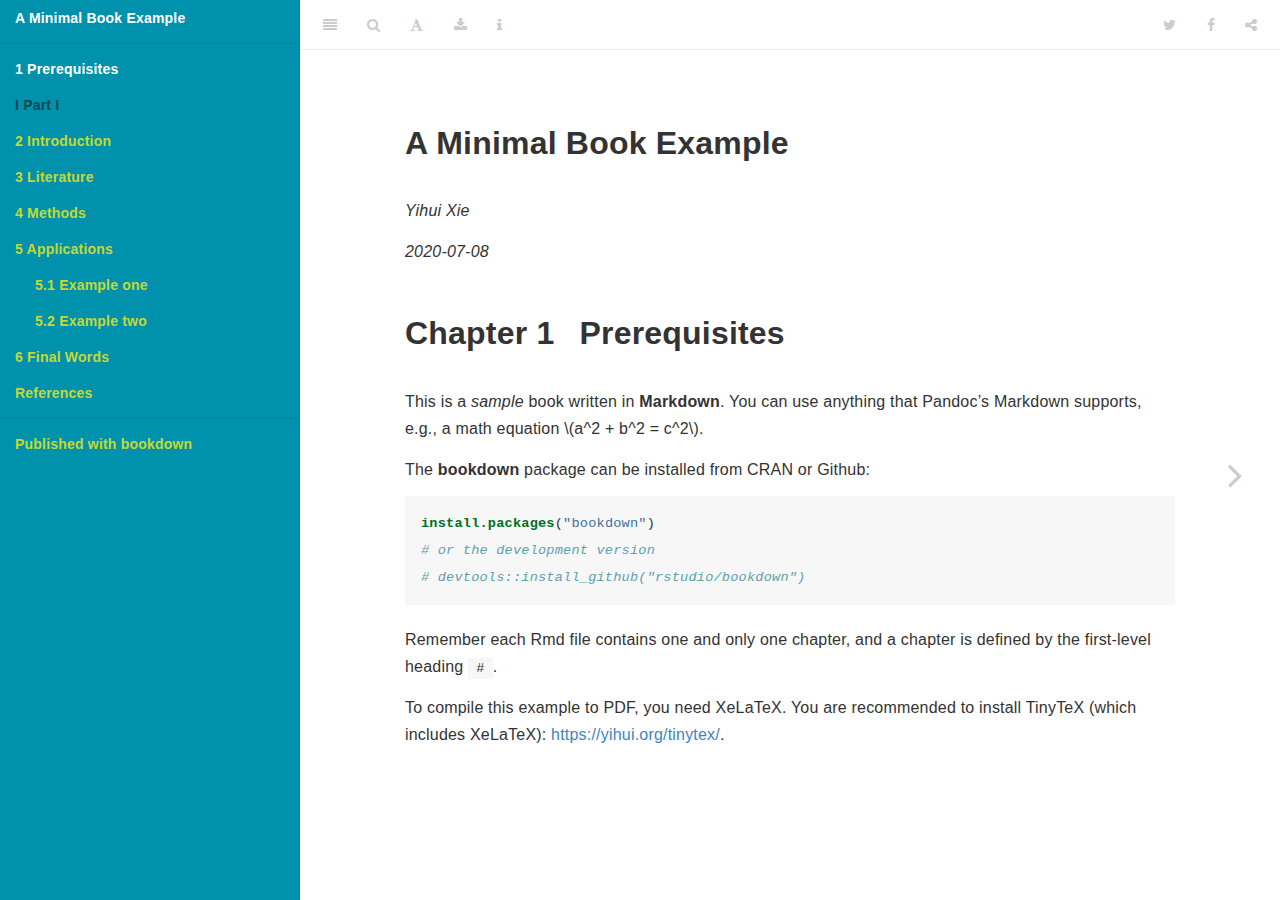
==== index.html @ e14046f0 "Deploying to gh-pages from  @ 23b12a943965d88b2d7e31c9200f5fcfc055c1f4 🚀" ====
<!DOCTYPE html>
<html lang="" xml:lang="">
<head>

  <meta charset="utf-8" />
  <meta http-equiv="X-UA-Compatible" content="IE=edge" />
  <title>A Minimal Book Example</title>
  <meta name="description" content="This is a minimal example of using the bookdown package to write a book. The output format for this example is bookdown::gitbook." />
  <meta name="generator" content="bookdown 0.20 and GitBook 2.6.7" />

  <meta property="og:title" content="A Minimal Book Example" />
  <meta property="og:type" content="book" />
  
  
  <meta property="og:description" content="This is a minimal example of using the bookdown package to write a book. The output format for this example is bookdown::gitbook." />
  

  <meta name="twitter:card" content="summary" />
  <meta name="twitter:title" content="A Minimal Book Example" />
  
  <meta name="twitter:description" content="This is a minimal example of using the bookdown package to write a book. The output format for this example is bookdown::gitbook." />
  

<meta name="author" content="Yihui Xie" />


<meta name="date" content="2020-07-08" />

  <meta name="viewport" content="width=device-width, initial-scale=1" />
  <meta name="apple-mobile-web-app-capable" content="yes" />
  <meta name="apple-mobile-web-app-status-bar-style" content="black" />
  
  

<link rel="next" href="intro.html"/>
<script src="libs/jquery-2.2.3/jquery.min.js"></script>
<link href="libs/gitbook-2.6.7/css/style.css" rel="stylesheet" />
<link href="libs/gitbook-2.6.7/css/plugin-table.css" rel="stylesheet" />
<link href="libs/gitbook-2.6.7/css/plugin-bookdown.css" rel="stylesheet" />
<link href="libs/gitbook-2.6.7/css/plugin-highlight.css" rel="stylesheet" />
<link href="libs/gitbook-2.6.7/css/plugin-search.css" rel="stylesheet" />
<link href="libs/gitbook-2.6.7/css/plugin-fontsettings.css" rel="stylesheet" />
<link href="libs/gitbook-2.6.7/css/plugin-clipboard.css" rel="stylesheet" />









<script src="libs/accessible-code-block-0.0.1/empty-anchor.js"></script>


<style type="text/css">
code.sourceCode > span { display: inline-block; line-height: 1.25; }
code.sourceCode > span { color: inherit; text-decoration: inherit; }
code.sourceCode > span:empty { height: 1.2em; }
.sourceCode { overflow: visible; }
code.sourceCode { white-space: pre; position: relative; }
pre.sourceCode { margin: 0; }
@media screen {
div.sourceCode { overflow: auto; }
}
@media print {
code.sourceCode { white-space: pre-wrap; }
code.sourceCode > span { text-indent: -5em; padding-left: 5em; }
}
pre.numberSource code
  { counter-reset: source-line 0; }
pre.numberSource code > span
  { position: relative; left: -4em; counter-increment: source-line; }
pre.numberSource code > span > a:first-child::before
  { content: counter(source-line);
    position: relative; left: -1em; text-align: right; vertical-align: baseline;
    border: none; display: inline-block;
    -webkit-touch-callout: none; -webkit-user-select: none;
    -khtml-user-select: none; -moz-user-select: none;
    -ms-user-select: none; user-select: none;
    padding: 0 4px; width: 4em;
    color: #aaaaaa;
  }
pre.numberSource { margin-left: 3em; border-left: 1px solid #aaaaaa;  padding-left: 4px; }
div.sourceCode
  {   }
@media screen {
code.sourceCode > span > a:first-child::before { text-decoration: underline; }
}
code span.al { color: #ff0000; font-weight: bold; } /* Alert */
code span.an { color: #60a0b0; font-weight: bold; font-style: italic; } /* Annotation */
code span.at { color: #7d9029; } /* Attribute */
code span.bn { color: #40a070; } /* BaseN */
code span.bu { } /* BuiltIn */
code span.cf { color: #007020; font-weight: bold; } /* ControlFlow */
code span.ch { color: #4070a0; } /* Char */
code span.cn { color: #880000; } /* Constant */
code span.co { color: #60a0b0; font-style: italic; } /* Comment */
code span.cv { color: #60a0b0; font-weight: bold; font-style: italic; } /* CommentVar */
code span.do { color: #ba2121; font-style: italic; } /* Documentation */
code span.dt { color: #902000; } /* DataType */
code span.dv { color: #40a070; } /* DecVal */
code span.er { color: #ff0000; font-weight: bold; } /* Error */
code span.ex { } /* Extension */
code span.fl { color: #40a070; } /* Float */
code span.fu { color: #06287e; } /* Function */
code span.im { } /* Import */
code span.in { color: #60a0b0; font-weight: bold; font-style: italic; } /* Information */
code span.kw { color: #007020; font-weight: bold; } /* Keyword */
code span.op { color: #666666; } /* Operator */
code span.ot { color: #007020; } /* Other */
code span.pp { color: #bc7a00; } /* Preprocessor */
code span.sc { color: #4070a0; } /* SpecialChar */
code span.ss { color: #bb6688; } /* SpecialString */
code span.st { color: #4070a0; } /* String */
code span.va { color: #19177c; } /* Variable */
code span.vs { color: #4070a0; } /* VerbatimString */
code span.wa { color: #60a0b0; font-weight: bold; font-style: italic; } /* Warning */
</style>

<link rel="stylesheet" href="style.css" type="text/css" />
</head>

<body>



  <div class="book without-animation with-summary font-size-2 font-family-1" data-basepath=".">

    <div class="book-summary">
      <nav role="navigation">

<ul class="summary">
<li><a href="./">A Minimal Book Example</a></li>

<li class="divider"></li>
<li class="chapter" data-level="1" data-path="index.html"><a href="index.html"><i class="fa fa-check"></i><b>1</b> Prerequisites</a></li>
<li class="part"><span><b>I Part I</b></span></li>
<li class="chapter" data-level="2" data-path="intro.html"><a href="intro.html"><i class="fa fa-check"></i><b>2</b> Introduction</a></li>
<li class="chapter" data-level="3" data-path="literature.html"><a href="literature.html"><i class="fa fa-check"></i><b>3</b> Literature</a></li>
<li class="chapter" data-level="4" data-path="methods.html"><a href="methods.html"><i class="fa fa-check"></i><b>4</b> Methods</a></li>
<li class="chapter" data-level="5" data-path="applications.html"><a href="applications.html"><i class="fa fa-check"></i><b>5</b> Applications</a><ul>
<li class="chapter" data-level="5.1" data-path="applications.html"><a href="applications.html#example-one"><i class="fa fa-check"></i><b>5.1</b> Example one</a></li>
<li class="chapter" data-level="5.2" data-path="applications.html"><a href="applications.html#example-two"><i class="fa fa-check"></i><b>5.2</b> Example two</a></li>
</ul></li>
<li class="chapter" data-level="6" data-path="final-words.html"><a href="final-words.html"><i class="fa fa-check"></i><b>6</b> Final Words</a></li>
<li class="chapter" data-level="" data-path="references.html"><a href="references.html"><i class="fa fa-check"></i>References</a></li>
<li class="divider"></li>
<li><a href="https://github.com/rstudio/bookdown" target="blank">Published with bookdown</a></li>

</ul>

      </nav>
    </div>

    <div class="book-body">
      <div class="body-inner">
        <div class="book-header" role="navigation">
          <h1>
            <i class="fa fa-circle-o-notch fa-spin"></i><a href="./">A Minimal Book Example</a>
          </h1>
        </div>

        <div class="page-wrapper" tabindex="-1" role="main">
          <div class="page-inner">

            <section class="normal" id="section-">
<div id="header">
<h1 class="title">A Minimal Book Example</h1>
<p class="author"><em>Yihui Xie</em></p>
<p class="date"><em>2020-07-08</em></p>
</div>
<div id="prerequisites" class="section level1">
<h1><span class="header-section-number">Chapter 1</span> Prerequisites</h1>
<p>This is a <em>sample</em> book written in <strong>Markdown</strong>. You can use anything that Pandoc’s Markdown supports, e.g., a math equation <span class="math inline">\(a^2 + b^2 = c^2\)</span>.</p>
<p>The <strong>bookdown</strong> package can be installed from CRAN or Github:</p>
<div class="sourceCode" id="cb1"><pre class="sourceCode r"><code class="sourceCode r"><span id="cb1-1"><a href="index.html#cb1-1"></a><span class="kw">install.packages</span>(<span class="st">&quot;bookdown&quot;</span>)</span>
<span id="cb1-2"><a href="index.html#cb1-2"></a><span class="co"># or the development version</span></span>
<span id="cb1-3"><a href="index.html#cb1-3"></a><span class="co"># devtools::install_github(&quot;rstudio/bookdown&quot;)</span></span></code></pre></div>
<p>Remember each Rmd file contains one and only one chapter, and a chapter is defined by the first-level heading <code>#</code>.</p>
<p>To compile this example to PDF, you need XeLaTeX. You are recommended to install TinyTeX (which includes XeLaTeX): <a href="https://yihui.org/tinytex/" class="uri">https://yihui.org/tinytex/</a>.</p>

</div>



            </section>

          </div>
        </div>
      </div>

<a href="intro.html" class="navigation navigation-next navigation-unique" aria-label="Next page"><i class="fa fa-angle-right"></i></a>
    </div>
  </div>
<script src="libs/gitbook-2.6.7/js/app.min.js"></script>
<script src="libs/gitbook-2.6.7/js/lunr.js"></script>
<script src="libs/gitbook-2.6.7/js/clipboard.min.js"></script>
<script src="libs/gitbook-2.6.7/js/plugin-search.js"></script>
<script src="libs/gitbook-2.6.7/js/plugin-sharing.js"></script>
<script src="libs/gitbook-2.6.7/js/plugin-fontsettings.js"></script>
<script src="libs/gitbook-2.6.7/js/plugin-bookdown.js"></script>
<script src="libs/gitbook-2.6.7/js/jquery.highlight.js"></script>
<script src="libs/gitbook-2.6.7/js/plugin-clipboard.js"></script>
<script>
gitbook.require(["gitbook"], function(gitbook) {
gitbook.start({
"sharing": {
"github": false,
"facebook": true,
"twitter": true,
"linkedin": false,
"weibo": false,
"instapaper": false,
"vk": false,
"all": ["facebook", "twitter", "linkedin", "weibo", "instapaper"]
},
"fontsettings": {
"theme": "white",
"family": "sans",
"size": 2
},
"edit": {
"link": null,
"text": null
},
"history": {
"link": null,
"text": null
},
"view": {
"link": null,
"text": null
},
"download": ["BookBiocCSS.pdf", "BookBiocCSS.epub"],
"toc": {
"collapse": "subsection"
}
});
});
</script>

<!-- dynamically load mathjax for compatibility with self-contained -->
<script>
  (function () {
    var script = document.createElement("script");
    script.type = "text/javascript";
    var src = "true";
    if (src === "" || src === "true") src = "https://mathjax.rstudio.com/latest/MathJax.js?config=TeX-MML-AM_CHTML";
    if (location.protocol !== "file:")
      if (/^https?:/.test(src))
        src = src.replace(/^https?:/, '');
    script.src = src;
    document.getElementsByTagName("head")[0].appendChild(script);
  })();
</script>
</body>

</html>
---- libs/gitbook-2.6.7/css/style.css ----
/*! normalize.css v2.1.0 | MIT License | git.io/normalize */img,legend{border:0}*,.fa{-webkit-font-smoothing:antialiased}.fa-ul>li,sub,sup{position:relative}.book .book-body .page-wrapper .page-inner section.normal hr:after,.book-langs-index .inner .languages:after,.buttons:after,.dropdown-menu .buttons:after{clear:both}body,html{-ms-text-size-adjust:100%;-webkit-text-size-adjust:100%}article,aside,details,figcaption,figure,footer,header,hgroup,main,nav,section,summary{display:block}audio,canvas,video{display:inline-block}.hidden,[hidden]{display:none}audio:not([controls]){display:none;height:0}html{font-family:sans-serif}body,figure{margin:0}a:focus{outline:dotted thin}a:active,a:hover{outline:0}h1{font-size:2em;margin:.67em 0}abbr[title]{border-bottom:1px dotted}b,strong{font-weight:700}dfn{font-style:italic}hr{-moz-box-sizing:content-box;box-sizing:content-box;height:0}mark{background:#ff0;color:#000}code,kbd,pre,samp{font-family:monospace,serif;font-size:1em}pre{white-space:pre-wrap}q{quotes:"\201C" "\201D" "\2018" "\2019"}small{font-size:80%}sub,sup{font-size:75%;line-height:0;vertical-align:baseline}sup{top:-.5em}sub{bottom:-.25em}svg:not(:root){overflow:hidden}fieldset{border:1px solid silver;margin:0 2px;padding:.35em .625em .75em}legend{padding:0}button,input,select,textarea{font-family:inherit;font-size:100%;margin:0}button,input{line-height:normal}button,select{text-transform:none}button,html input[type=button],input[type=reset],input[type=submit]{-webkit-appearance:button;cursor:pointer}button[disabled],html input[disabled]{cursor:default}input[type=checkbox],input[type=radio]{box-sizing:border-box;padding:0}input[type=search]{-webkit-appearance:textfield;-moz-box-sizing:content-box;-webkit-box-sizing:content-box;box-sizing:content-box}input[type=search]::-webkit-search-cancel-button{margin-right:10px;}button::-moz-focus-inner,input::-moz-focus-inner{border:0;padding:0}textarea{overflow:auto;vertical-align:top}table{border-collapse:collapse;border-spacing:0}/*!
 * Preboot v2
 *
 * Open sourced under MIT license by @mdo.
 * Some variables and mixins from Bootstrap (Apache 2 license).
 */.link-inherit,.link-inherit:focus,.link-inherit:hover{color:inherit}.fa,.fa-stack{display:inline-block}/*!
 *  Font Awesome 4.1.0 by @davegandy - http://fontawesome.io - @fontawesome
 *  License - http://fontawesome.io/license (Font: SIL OFL 1.1, CSS: MIT License)
 */@font-face{font-family:FontAwesome;src:url(./fontawesome/fontawesome-webfont.ttf?v=4.1.0) format('truetype');font-weight:400;font-style:normal}.fa{font-family:FontAwesome;font-style:normal;font-weight:400;line-height:1;-moz-osx-font-smoothing:grayscale}.book .book-header,.book .book-summary{font-family:"Helvetica Neue",Helvetica,Arial,sans-serif}.fa-lg{font-size:1.33333333em;line-height:.75em;vertical-align:-15%}.fa-2x{font-size:2em}.fa-3x{font-size:3em}.fa-4x{font-size:4em}.fa-5x{font-size:5em}.fa-fw{width:1.28571429em;text-align:center}.fa-ul{padding-left:0;margin-left:2.14285714em;list-style-type:none}.fa-li{position:absolute;left:-2.14285714em;width:2.14285714em;top:.14285714em;text-align:center}.fa-li.fa-lg{left:-1.85714286em}.fa-border{padding:.2em .25em .15em;border:.08em solid #eee;border-radius:.1em}.pull-right{float:right}.pull-left{float:left}.fa.pull-left{margin-right:.3em}.fa.pull-right{margin-left:.3em}.fa-spin{-webkit-animation:spin 2s infinite linear;-moz-animation:spin 2s infinite linear;-o-animation:spin 2s infinite linear;animation:spin 2s infinite linear}@-moz-keyframes spin{0%{-moz-transform:rotate(0)}100%{-moz-transform:rotate(359deg)}}@-webkit-keyframes spin{0%{-webkit-transform:rotate(0)}100%{-webkit-transform:rotate(359deg)}}@-o-keyframes spin{0%{-o-transform:rotate(0)}100%{-o-transform:rotate(359deg)}}@keyframes spin{0%{-webkit-transform:rotate(0);transform:rotate(0)}100%{-webkit-transform:rotate(359deg);transform:rotate(359deg)}}.fa-rotate-90{filter:progid:DXImageTransform.Microsoft.BasicImage(rotation=1);-webkit-transform:rotate(90deg);-moz-transform:rotate(90deg);-ms-transform:rotate(90deg);-o-transform:rotate(90deg);transform:rotate(90deg)}.fa-rotate-180{filter:progid:DXImageTransform.Microsoft.BasicImage(rotation=2);-webkit-transform:rotate(180deg);-moz-transform:rotate(180deg);-ms-transform:rotate(180deg);-o-transform:rotate(180deg);transform:rotate(180deg)}.fa-rotate-270{filter:progid:DXImageTransform.Microsoft.BasicImage(rotation=3);-webkit-transform:rotate(270deg);-moz-transform:rotate(270deg);-ms-transform:rotate(270deg);-o-transform:rotate(270deg);transform:rotate(270deg)}.fa-flip-horizontal{filter:progid:DXImageTransform.Microsoft.BasicImage(rotation=0, mirror=1);-webkit-transform:scale(-1,1);-moz-transform:scale(-1,1);-ms-transform:scale(-1,1);-o-transform:scale(-1,1);transform:scale(-1,1)}.fa-flip-vertical{filter:progid:DXImageTransform.Microsoft.BasicImage(rotation=2, mirror=1);-webkit-transform:scale(1,-1);-moz-transform:scale(1,-1);-ms-transform:scale(1,-1);-o-transform:scale(1,-1);transform:scale(1,-1)}.fa-stack{position:relative;width:2em;height:2em;line-height:2em;vertical-align:middle}.fa-stack-1x,.fa-stack-2x{position:absolute;left:0;width:100%;text-align:center}.fa-stack-1x{line-height:inherit}.fa-stack-2x{font-size:2em}.fa-inverse{color:#fff}.fa-glass:before{content:"\f000"}.fa-music:before{content:"\f001"}.fa-search:before{content:"\f002"}.fa-envelope-o:before{content:"\f003"}.fa-heart:before{content:"\f004"}.fa-star:before{content:"\f005"}.fa-star-o:before{content:"\f006"}.fa-user:before{content:"\f007"}.fa-film:before{content:"\f008"}.fa-th-large:before{content:"\f009"}.fa-th:before{content:"\f00a"}.fa-th-list:before{content:"\f00b"}.fa-check:before{content:"\f00c"}.fa-times:before{content:"\f00d"}.fa-search-plus:before{content:"\f00e"}.fa-search-minus:before{content:"\f010"}.fa-power-off:before{content:"\f011"}.fa-signal:before{content:"\f012"}.fa-cog:before,.fa-gear:before{content:"\f013"}.fa-trash-o:before{content:"\f014"}.fa-home:before{content:"\f015"}.fa-file-o:before{content:"\f016"}.fa-clock-o:before{content:"\f017"}.fa-road:before{content:"\f018"}.fa-download:before{content:"\f019"}.fa-arrow-circle-o-down:before{content:"\f01a"}.fa-arrow-circle-o-up:before{content:"\f01b"}.fa-inbox:before{content:"\f01c"}.fa-play-circle-o:before{content:"\f01d"}.fa-repeat:before,.fa-rotate-right:before{content:"\f01e"}.fa-refresh:before{content:"\f021"}.fa-list-alt:before{content:"\f022"}.fa-lock:before{content:"\f023"}.fa-flag:before{content:"\f024"}.fa-headphones:before{content:"\f025"}.fa-volume-off:before{content:"\f026"}.fa-volume-down:before{content:"\f027"}.fa-volume-up:before{content:"\f028"}.fa-qrcode:before{content:"\f029"}.fa-barcode:before{content:"\f02a"}.fa-tag:before{content:"\f02b"}.fa-tags:before{content:"\f02c"}.fa-book:before{content:"\f02d"}.fa-bookmark:before{content:"\f02e"}.fa-print:before{content:"\f02f"}.fa-camera:before{content:"\f030"}.fa-font:before{content:"\f031"}.fa-bold:before{content:"\f032"}.fa-italic:before{content:"\f033"}.fa-text-height:before{content:"\f034"}.fa-text-width:before{content:"\f035"}.fa-align-left:before{content:"\f036"}.fa-align-center:before{content:"\f037"}.fa-align-right:before{content:"\f038"}.fa-align-justify:before{content:"\f039"}.fa-list:before{content:"\f03a"}.fa-dedent:before,.fa-outdent:before{content:"\f03b"}.fa-indent:before{content:"\f03c"}.fa-video-camera:before{content:"\f03d"}.fa-image:before,.fa-photo:before,.fa-picture-o:before{content:"\f03e"}.fa-pencil:before{content:"\f040"}.fa-map-marker:before{content:"\f041"}.fa-adjust:before{content:"\f042"}.fa-tint:before{content:"\f043"}.fa-edit:before,.fa-pencil-square-o:before{content:"\f044"}.fa-share-square-o:before{content:"\f045"}.fa-check-square-o:before{content:"\f046"}.fa-arrows:before{content:"\f047"}.fa-step-backward:before{content:"\f048"}.fa-fast-backward:before{content:"\f049"}.fa-backward:before{content:"\f04a"}.fa-play:before{content:"\f04b"}.fa-pause:before{content:"\f04c"}.fa-stop:before{content:"\f04d"}.fa-forward:before{content:"\f04e"}.fa-fast-forward:before{content:"\f050"}.fa-step-forward:before{content:"\f051"}.fa-eject:before{content:"\f052"}.fa-chevron-left:before{content:"\f053"}.fa-chevron-right:before{content:"\f054"}.fa-plus-circle:before{content:"\f055"}.fa-minus-circle:before{content:"\f056"}.fa-times-circle:before{content:"\f057"}.fa-check-circle:before{content:"\f058"}.fa-question-circle:before{content:"\f059"}.fa-info-circle:before{content:"\f05a"}.fa-crosshairs:before{content:"\f05b"}.fa-times-circle-o:before{content:"\f05c"}.fa-check-circle-o:before{content:"\f05d"}.fa-ban:before{content:"\f05e"}.fa-arrow-left:before{content:"\f060"}.fa-arrow-right:before{content:"\f061"}.fa-arrow-up:before{content:"\f062"}.fa-arrow-down:before{content:"\f063"}.fa-mail-forward:before,.fa-share:before{content:"\f064"}.fa-expand:before{content:"\f065"}.fa-compress:before{content:"\f066"}.fa-plus:before{content:"\f067"}.fa-minus:before{content:"\f068"}.fa-asterisk:before{content:"\f069"}.fa-exclamation-circle:before{content:"\f06a"}.fa-gift:before{content:"\f06b"}.fa-leaf:before{content:"\f06c"}.fa-fire:before{content:"\f06d"}.fa-eye:before{content:"\f06e"}.fa-eye-slash:before{content:"\f070"}.fa-exclamation-triangle:before,.fa-warning:before{content:"\f071"}.fa-plane:before{content:"\f072"}.fa-calendar:before{content:"\f073"}.fa-random:before{content:"\f074"}.fa-comment:before{content:"\f075"}.fa-magnet:before{content:"\f076"}.fa-chevron-up:before{content:"\f077"}.fa-chevron-down:before{content:"\f078"}.fa-retweet:before{content:"\f079"}.fa-shopping-cart:before{content:"\f07a"}.fa-folder:before{content:"\f07b"}.fa-folder-open:before{content:"\f07c"}.fa-arrows-v:before{content:"\f07d"}.fa-arrows-h:before{content:"\f07e"}.fa-bar-chart-o:before{content:"\f080"}.fa-twitter-square:before{content:"\f081"}.fa-facebook-square:before{content:"\f082"}.fa-camera-retro:before{content:"\f083"}.fa-key:before{content:"\f084"}.fa-cogs:before,.fa-gears:before{content:"\f085"}.fa-comments:before{content:"\f086"}.fa-thumbs-o-up:before{content:"\f087"}.fa-thumbs-o-down:before{content:"\f088"}.fa-star-half:before{content:"\f089"}.fa-heart-o:before{content:"\f08a"}.fa-sign-out:before{content:"\f08b"}.fa-linkedin-square:before{content:"\f08c"}.fa-thumb-tack:before{content:"\f08d"}.fa-external-link:before{content:"\f08e"}.fa-sign-in:before{content:"\f090"}.fa-trophy:before{content:"\f091"}.fa-github-square:before{content:"\f092"}.fa-upload:before{content:"\f093"}.fa-lemon-o:before{content:"\f094"}.fa-phone:before{content:"\f095"}.fa-square-o:before{content:"\f096"}.fa-bookmark-o:before{content:"\f097"}.fa-phone-square:before{content:"\f098"}.fa-twitter:before{content:"\f099"}.fa-facebook:before{content:"\f09a"}.fa-github:before{content:"\f09b"}.fa-unlock:before{content:"\f09c"}.fa-credit-card:before{content:"\f09d"}.fa-rss:before{content:"\f09e"}.fa-hdd-o:before{content:"\f0a0"}.fa-bullhorn:before{content:"\f0a1"}.fa-bell:before{content:"\f0f3"}.fa-certificate:before{content:"\f0a3"}.fa-hand-o-right:before{content:"\f0a4"}.fa-hand-o-left:before{content:"\f0a5"}.fa-hand-o-up:before{content:"\f0a6"}.fa-hand-o-down:before{content:"\f0a7"}.fa-arrow-circle-left:before{content:"\f0a8"}.fa-arrow-circle-right:before{content:"\f0a9"}.fa-arrow-circle-up:before{content:"\f0aa"}.fa-arrow-circle-down:before{content:"\f0ab"}.fa-globe:before{content:"\f0ac"}.fa-wrench:before{content:"\f0ad"}.fa-tasks:before{content:"\f0ae"}.fa-filter:before{content:"\f0b0"}.fa-briefcase:before{content:"\f0b1"}.fa-arrows-alt:before{content:"\f0b2"}.fa-group:before,.fa-users:before{content:"\f0c0"}.fa-chain:before,.fa-link:before{content:"\f0c1"}.fa-cloud:before{content:"\f0c2"}.fa-flask:before{content:"\f0c3"}.fa-cut:before,.fa-scissors:before{content:"\f0c4"}.fa-copy:before,.fa-files-o:before{content:"\f0c5"}.fa-paperclip:before{content:"\f0c6"}.fa-floppy-o:before,.fa-save:before{content:"\f0c7"}.fa-square:before{content:"\f0c8"}.fa-bars:before,.fa-navicon:before,.fa-reorder:before{content:"\f0c9"}.fa-list-ul:before{content:"\f0ca"}.fa-list-ol:before{content:"\f0cb"}.fa-strikethrough:before{content:"\f0cc"}.fa-underline:before{content:"\f0cd"}.fa-table:before{content:"\f0ce"}.fa-magic:before{content:"\f0d0"}.fa-truck:before{content:"\f0d1"}.fa-pinterest:before{content:"\f0d2"}.fa-pinterest-square:before{content:"\f0d3"}.fa-google-plus-square:before{content:"\f0d4"}.fa-google-plus:before{content:"\f0d5"}.fa-money:before{content:"\f0d6"}.fa-caret-down:before{content:"\f0d7"}.fa-caret-up:before{content:"\f0d8"}.fa-caret-left:before{content:"\f0d9"}.fa-caret-right:before{content:"\f0da"}.fa-columns:before{content:"\f0db"}.fa-sort:before,.fa-unsorted:before{content:"\f0dc"}.fa-sort-desc:before,.fa-sort-down:before{content:"\f0dd"}.fa-sort-asc:before,.fa-sort-up:before{content:"\f0de"}.fa-envelope:before{content:"\f0e0"}.fa-linkedin:before{content:"\f0e1"}.fa-rotate-left:before,.fa-undo:before{content:"\f0e2"}.fa-gavel:before,.fa-legal:before{content:"\f0e3"}.fa-dashboard:before,.fa-tachometer:before{content:"\f0e4"}.fa-comment-o:before{content:"\f0e5"}.fa-comments-o:before{content:"\f0e6"}.fa-bolt:before,.fa-flash:before{content:"\f0e7"}.fa-sitemap:before{content:"\f0e8"}.fa-umbrella:before{content:"\f0e9"}.fa-clipboard:before,.fa-paste:before{content:"\f0ea"}.fa-lightbulb-o:before{content:"\f0eb"}.fa-exchange:before{content:"\f0ec"}.fa-cloud-download:before{content:"\f0ed"}.fa-cloud-upload:before{content:"\f0ee"}.fa-user-md:before{content:"\f0f0"}.fa-stethoscope:before{content:"\f0f1"}.fa-suitcase:before{content:"\f0f2"}.fa-bell-o:before{content:"\f0a2"}.fa-coffee:before{content:"\f0f4"}.fa-cutlery:before{content:"\f0f5"}.fa-file-text-o:before{content:"\f0f6"}.fa-building-o:before{content:"\f0f7"}.fa-hospital-o:before{content:"\f0f8"}.fa-ambulance:before{content:"\f0f9"}.fa-medkit:before{content:"\f0fa"}.fa-fighter-jet:before{content:"\f0fb"}.fa-beer:before{content:"\f0fc"}.fa-h-square:before{content:"\f0fd"}.fa-plus-square:before{content:"\f0fe"}.fa-angle-double-left:before{content:"\f100"}.fa-angle-double-right:before{content:"\f101"}.fa-angle-double-up:before{content:"\f102"}.fa-angle-double-down:before{content:"\f103"}.fa-angle-left:before{content:"\f104"}.fa-angle-right:before{content:"\f105"}.fa-angle-up:before{content:"\f106"}.fa-angle-down:before{content:"\f107"}.fa-desktop:before{content:"\f108"}.fa-laptop:before{content:"\f109"}.fa-tablet:before{content:"\f10a"}.fa-mobile-phone:before,.fa-mobile:before{content:"\f10b"}.fa-circle-o:before{content:"\f10c"}.fa-quote-left:before{content:"\f10d"}.fa-quote-right:before{content:"\f10e"}.fa-spinner:before{content:"\f110"}.fa-circle:before{content:"\f111"}.fa-mail-reply:before,.fa-reply:before{content:"\f112"}.fa-github-alt:before{content:"\f113"}.fa-folder-o:before{content:"\f114"}.fa-folder-open-o:before{content:"\f115"}.fa-smile-o:before{content:"\f118"}.fa-frown-o:before{content:"\f119"}.fa-meh-o:before{content:"\f11a"}.fa-gamepad:before{content:"\f11b"}.fa-keyboard-o:before{content:"\f11c"}.fa-flag-o:before{content:"\f11d"}.fa-flag-checkered:before{content:"\f11e"}.fa-terminal:before{content:"\f120"}.fa-code:before{content:"\f121"}.fa-mail-reply-all:before,.fa-reply-all:before{content:"\f122"}.fa-star-half-empty:before,.fa-star-half-full:before,.fa-star-half-o:before{content:"\f123"}.fa-location-arrow:before{content:"\f124"}.fa-crop:before{content:"\f125"}.fa-code-fork:before{content:"\f126"}.fa-chain-broken:before,.fa-unlink:before{content:"\f127"}.fa-question:before{content:"\f128"}.fa-info:before{content:"\f129"}.fa-exclamation:before{content:"\f12a"}.fa-superscript:before{content:"\f12b"}.fa-subscript:before{content:"\f12c"}.fa-eraser:before{content:"\f12d"}.fa-puzzle-piece:before{content:"\f12e"}.fa-microphone:before{content:"\f130"}.fa-microphone-slash:before{content:"\f131"}.fa-shield:before{content:"\f132"}.fa-calendar-o:before{content:"\f133"}.fa-fire-extinguisher:before{content:"\f134"}.fa-rocket:before{content:"\f135"}.fa-maxcdn:before{content:"\f136"}.fa-chevron-circle-left:before{content:"\f137"}.fa-chevron-circle-right:before{content:"\f138"}.fa-chevron-circle-up:before{content:"\f139"}.fa-chevron-circle-down:before{content:"\f13a"}.fa-html5:before{content:"\f13b"}.fa-css3:before{content:"\f13c"}.fa-anchor:before{content:"\f13d"}.fa-unlock-alt:before{content:"\f13e"}.fa-bullseye:before{content:"\f140"}.fa-ellipsis-h:before{content:"\f141"}.fa-ellipsis-v:before{content:"\f142"}.fa-rss-square:before{content:"\f143"}.fa-play-circle:before{content:"\f144"}.fa-ticket:before{content:"\f145"}.fa-minus-square:before{content:"\f146"}.fa-minus-square-o:before{content:"\f147"}.fa-level-up:before{content:"\f148"}.fa-level-down:before{content:"\f149"}.fa-check-square:before{content:"\f14a"}.fa-pencil-square:before{content:"\f14b"}.fa-external-link-square:before{content:"\f14c"}.fa-share-square:before{content:"\f14d"}.fa-compass:before{content:"\f14e"}.fa-caret-square-o-down:before,.fa-toggle-down:before{content:"\f150"}.fa-caret-square-o-up:before,.fa-toggle-up:before{content:"\f151"}.fa-caret-square-o-right:before,.fa-toggle-right:before{content:"\f152"}.fa-eur:before,.fa-euro:before{content:"\f153"}.fa-gbp:before{content:"\f154"}.fa-dollar:before,.fa-usd:before{content:"\f155"}.fa-inr:before,.fa-rupee:before{content:"\f156"}.fa-cny:before,.fa-jpy:before,.fa-rmb:before,.fa-yen:before{content:"\f157"}.fa-rouble:before,.fa-rub:before,.fa-ruble:before{content:"\f158"}.fa-krw:before,.fa-won:before{content:"\f159"}.fa-bitcoin:before,.fa-btc:before{content:"\f15a"}.fa-file:before{content:"\f15b"}.fa-file-text:before{content:"\f15c"}.fa-sort-alpha-asc:before{content:"\f15d"}.fa-sort-alpha-desc:before{content:"\f15e"}.fa-sort-amount-asc:before{content:"\f160"}.fa-sort-amount-desc:before{content:"\f161"}.fa-sort-numeric-asc:before{content:"\f162"}.fa-sort-numeric-desc:before{content:"\f163"}.fa-thumbs-up:before{content:"\f164"}.fa-thumbs-down:before{content:"\f165"}.fa-youtube-square:before{content:"\f166"}.fa-youtube:before{content:"\f167"}.fa-xing:before{content:"\f168"}.fa-xing-square:before{content:"\f169"}.fa-youtube-play:before{content:"\f16a"}.fa-dropbox:before{content:"\f16b"}.fa-stack-overflow:before{content:"\f16c"}.fa-instagram:before{content:"\f16d"}.fa-flickr:before{content:"\f16e"}.fa-adn:before{content:"\f170"}.fa-bitbucket:before{content:"\f171"}.fa-bitbucket-square:before{content:"\f172"}.fa-tumblr:before{content:"\f173"}.fa-tumblr-square:before{content:"\f174"}.fa-long-arrow-down:before{content:"\f175"}.fa-long-arrow-up:before{content:"\f176"}.fa-long-arrow-left:before{content:"\f177"}.fa-long-arrow-right:before{content:"\f178"}.fa-apple:before{content:"\f179"}.fa-windows:before{content:"\f17a"}.fa-android:before{content:"\f17b"}.fa-linux:before{content:"\f17c"}.fa-dribbble:before{content:"\f17d"}.fa-skype:before{content:"\f17e"}.fa-foursquare:before{content:"\f180"}.fa-trello:before{content:"\f181"}.fa-female:before{content:"\f182"}.fa-male:before{content:"\f183"}.fa-gittip:before{content:"\f184"}.fa-sun-o:before{content:"\f185"}.fa-moon-o:before{content:"\f186"}.fa-archive:before{content:"\f187"}.fa-bug:before{content:"\f188"}.fa-vk:before{content:"\f189"}.fa-weibo:before{content:"\f18a"}.fa-renren:before{content:"\f18b"}.fa-pagelines:before{content:"\f18c"}.fa-stack-exchange:before{content:"\f18d"}.fa-arrow-circle-o-right:before{content:"\f18e"}.fa-arrow-circle-o-left:before{content:"\f190"}.fa-caret-square-o-left:before,.fa-toggle-left:before{content:"\f191"}.fa-dot-circle-o:before{content:"\f192"}.fa-wheelchair:before{content:"\f193"}.fa-vimeo-square:before{content:"\f194"}.fa-try:before,.fa-turkish-lira:before{content:"\f195"}.fa-plus-square-o:before{content:"\f196"}.fa-space-shuttle:before{content:"\f197"}.fa-slack:before{content:"\f198"}.fa-envelope-square:before{content:"\f199"}.fa-wordpress:before{content:"\f19a"}.fa-openid:before{content:"\f19b"}.fa-bank:before,.fa-institution:before,.fa-university:before{content:"\f19c"}.fa-graduation-cap:before,.fa-mortar-board:before{content:"\f19d"}.fa-yahoo:before{content:"\f19e"}.fa-google:before{content:"\f1a0"}.fa-reddit:before{content:"\f1a1"}.fa-reddit-square:before{content:"\f1a2"}.fa-stumbleupon-circle:before{content:"\f1a3"}.fa-stumbleupon:before{content:"\f1a4"}.fa-delicious:before{content:"\f1a5"}.fa-digg:before{content:"\f1a6"}.fa-pied-piper-square:before,.fa-pied-piper:before{content:"\f1a7"}.fa-pied-piper-alt:before{content:"\f1a8"}.fa-drupal:before{content:"\f1a9"}.fa-joomla:before{content:"\f1aa"}.fa-language:before{content:"\f1ab"}.fa-fax:before{content:"\f1ac"}.fa-building:before{content:"\f1ad"}.fa-child:before{content:"\f1ae"}.fa-paw:before{content:"\f1b0"}.fa-spoon:before{content:"\f1b1"}.fa-cube:before{content:"\f1b2"}.fa-cubes:before{content:"\f1b3"}.fa-behance:before{content:"\f1b4"}.fa-behance-square:before{content:"\f1b5"}.fa-steam:before{content:"\f1b6"}.fa-steam-square:before{content:"\f1b7"}.fa-recycle:before{content:"\f1b8"}.fa-automobile:before,.fa-car:before{content:"\f1b9"}.fa-cab:before,.fa-taxi:before{content:"\f1ba"}.fa-tree:before{content:"\f1bb"}.fa-spotify:before{content:"\f1bc"}.fa-deviantart:before{content:"\f1bd"}.fa-soundcloud:before{content:"\f1be"}.fa-database:before{content:"\f1c0"}.fa-file-pdf-o:before{content:"\f1c1"}.fa-file-word-o:before{content:"\f1c2"}.fa-file-excel-o:before{content:"\f1c3"}.fa-file-powerpoint-o:before{content:"\f1c4"}.fa-file-image-o:before,.fa-file-photo-o:before,.fa-file-picture-o:before{content:"\f1c5"}.fa-file-archive-o:before,.fa-file-zip-o:before{content:"\f1c6"}.fa-file-audio-o:before,.fa-file-sound-o:before{content:"\f1c7"}.fa-file-movie-o:before,.fa-file-video-o:before{content:"\f1c8"}.fa-file-code-o:before{content:"\f1c9"}.fa-vine:before{content:"\f1ca"}.fa-codepen:before{content:"\f1cb"}.fa-jsfiddle:before{content:"\f1cc"}.fa-life-bouy:before,.fa-life-ring:before,.fa-life-saver:before,.fa-support:before{content:"\f1cd"}.fa-circle-o-notch:before{content:"\f1ce"}.fa-ra:before,.fa-rebel:before{content:"\f1d0"}.fa-empire:before,.fa-ge:before{content:"\f1d1"}.fa-git-square:before{content:"\f1d2"}.fa-git:before{content:"\f1d3"}.fa-hacker-news:before{content:"\f1d4"}.fa-tencent-weibo:before{content:"\f1d5"}.fa-qq:before{content:"\f1d6"}.fa-wechat:before,.fa-weixin:before{content:"\f1d7"}.fa-paper-plane:before,.fa-send:before{content:"\f1d8"}.fa-paper-plane-o:before,.fa-send-o:before{content:"\f1d9"}.fa-history:before{content:"\f1da"}.fa-circle-thin:before{content:"\f1db"}.fa-header:before{content:"\f1dc"}.fa-paragraph:before{content:"\f1dd"}.fa-sliders:before{content:"\f1de"}.fa-share-alt:before{content:"\f1e0"}.fa-share-alt-square:before{content:"\f1e1"}.fa-bomb:before{content:"\f1e2"}.book-langs-index{width:100%;height:100%;padding:40px 0;margin:0;overflow:auto}@media (max-width:600px){.book-langs-index{padding:0}}.book-langs-index .inner{max-width:600px;width:100%;margin:0 auto;padding:30px;background:#fff;border-radius:3px}.book-langs-index .inner h3{margin:0}.book-langs-index .inner .languages{list-style:none;padding:20px 30px;margin-top:20px;border-top:1px solid #eee}.book-langs-index .inner .languages:after,.book-langs-index .inner .languages:before{content:" ";display:table;line-height:0}.book-langs-index .inner .languages li{width:50%;float:left;padding:10px 5px;font-size:16px}@media (max-width:600px){.book-langs-index .inner .languages li{width:100%;max-width:100%}}.book .book-header{overflow:visible;height:50px;padding:0 8px;z-index:2;font-size:.85em;color:#7e888b;background:0 0}.book .book-header .btn{display:block;height:50px;padding:0 15px;border-bottom:none;color:#ccc;text-transform:uppercase;line-height:50px;-webkit-box-shadow:none!important;box-shadow:none!important;position:relative;font-size:14px}.book .book-header .btn:hover{position:relative;text-decoration:none;color:#444;background:0 0}.book .book-header h1{margin:0;font-size:20px;font-weight:200;text-align:center;line-height:50px;opacity:0;padding-left:200px;padding-right:200px;-webkit-transition:opacity .2s ease;-moz-transition:opacity .2s ease;-o-transition:opacity .2s ease;transition:opacity .2s ease;overflow:hidden;text-overflow:ellipsis;white-space:nowrap}.book .book-header h1 a,.book .book-header h1 a:hover{color:inherit;text-decoration:none}@media (max-width:1000px){.book .book-header h1{display:none}}.book .book-header h1 i{display:none}.book .book-header:hover h1{opacity:1}.book.is-loading .book-header h1 i{display:inline-block}.book.is-loading .book-header h1 a{display:none}.dropdown{position:relative}.dropdown-menu{position:absolute;top:100%;left:0;z-index:100;display:none;float:left;min-width:160px;padding:0;margin:2px 0 0;list-style:none;font-size:14px;background-color:#fafafa;border:1px solid rgba(0,0,0,.07);border-radius:1px;-webkit-box-shadow:0 6px 12px rgba(0,0,0,.175);box-shadow:0 6px 12px rgba(0,0,0,.175);background-clip:padding-box}.dropdown-menu.open{display:block}.dropdown-menu.dropdown-left{left:auto;right:4%}.dropdown-menu.dropdown-left .dropdown-caret{right:14px;left:auto}.dropdown-menu .dropdown-caret{position:absolute;top:-8px;left:14px;width:18px;height:10px;float:left;overflow:hidden}.dropdown-menu .dropdown-caret .caret-inner,.dropdown-menu .dropdown-caret .caret-outer{display:inline-block;top:0;border-left:9px solid transparent;border-right:9px solid transparent;position:absolute}.dropdown-menu .dropdown-caret .caret-outer{border-bottom:9px solid rgba(0,0,0,.1);height:auto;left:0;width:auto;margin-left:-1px}.dropdown-menu .dropdown-caret .caret-inner{margin-top:-1px;top:1px;border-bottom:9px solid #fafafa}.dropdown-menu .buttons{border-bottom:1px solid rgba(0,0,0,.07)}.dropdown-menu .buttons:after,.dropdown-menu .buttons:before{content:" ";display:table;line-height:0}.dropdown-menu .buttons:last-child{border-bottom:none}.dropdown-menu .buttons .button{border:0;background-color:transparent;color:#a6a6a6;width:100%;text-align:center;float:left;line-height:1.42857143;padding:8px 4px}.alert,.dropdown-menu .buttons .button:hover{color:#444}.dropdown-menu .buttons .button:focus,.dropdown-menu .buttons .button:hover{outline:0}.dropdown-menu .buttons .button.size-2{width:50%}.dropdown-menu .buttons .button.size-3{width:33%}.alert{padding:15px;margin-bottom:20px;background:#eee;border-bottom:5px solid #ddd}.alert-success{background:#dff0d8;border-color:#d6e9c6;color:#3c763d}.alert-info{background:#d9edf7;border-color:#bce8f1;color:#31708f}.alert-danger{background:#f2dede;border-color:#ebccd1;color:#a94442}.alert-warning{background:#fcf8e3;border-color:#faebcc;color:#8a6d3b}.book .book-summary{position:absolute;top:0;left:-300px;bottom:0;z-index:1;width:300px;color:#364149;background:#fafafa;border-right:1px solid rgba(0,0,0,.07);-webkit-transition:left 250ms ease;-moz-transition:left 250ms ease;-o-transition:left 250ms ease;transition:left 250ms ease}.book .book-summary ul.summary{position:absolute;top:0;left:0;right:0;bottom:0;overflow-y:auto;list-style:none;margin:0;padding:0;-webkit-transition:top .5s ease;-moz-transition:top .5s ease;-o-transition:top .5s ease;transition:top .5s ease}.book .book-summary ul.summary li{list-style:none}.book .book-summary ul.summary li.divider{height:1px;margin:7px 0;overflow:hidden;background:rgba(0,0,0,.07)}.book .book-summary ul.summary li i.fa-check{display:none;position:absolute;right:9px;top:16px;font-size:9px;color:#3c3}.book .book-summary ul.summary li.done>a{color:#364149;font-weight:400}.book .book-summary ul.summary li.done>a i{display:inline}.book .book-summary ul.summary li a,.book .book-summary ul.summary li span{display:block;padding:10px 15px;border-bottom:none;color:#364149;background:0 0;text-overflow:ellipsis;overflow:hidden;white-space:nowrap;position:relative}.book .book-summary ul.summary li span{cursor:not-allowed;opacity:.3;filter:alpha(opacity=30)}.book .book-summary ul.summary li a:hover,.book .book-summary ul.summary li.active>a{color:#008cff;background:0 0;text-decoration:none}.book .book-summary ul.summary li ul{padding-left:20px}@media (max-width:600px){.book .book-summary{width:calc(100% - 60px);bottom:0;left:-100%}}.book.with-summary .book-summary{left:0}.book.without-animation .book-summary{-webkit-transition:none!important;-moz-transition:none!important;-o-transition:none!important;transition:none!important}.book{position:relative;width:100%;height:100%}.book .book-body,.book .book-body .body-inner{position:absolute;top:0;left:0;overflow-y:auto;bottom:0;right:0}.book .book-body{color:#000;background:#fff;-webkit-transition:left 250ms ease;-moz-transition:left 250ms ease;-o-transition:left 250ms ease;transition:left 250ms ease}.book .book-body .page-wrapper{position:relative;outline:0}.book .book-body .page-wrapper .page-inner{max-width:800px;margin:0 auto;padding:20px 0 40px}.book .book-body .page-wrapper .page-inner section{margin:0;padding:5px 15px;background:#fff;border-radius:2px;line-height:1.7;font-size:1.6rem}.book .book-body .page-wrapper .page-inner .btn-group .btn{border-radius:0;background:#eee;border:0}@media (max-width:1240px){.book .book-body{-webkit-transition:-webkit-transform 250ms ease;-moz-transition:-moz-transform 250ms ease;-o-transition:-o-transform 250ms ease;transition:transform 250ms ease;padding-bottom:20px}.book .book-body .body-inner{position:static;min-height:calc(100% - 50px)}}@media (min-width:600px){.book.with-summary .book-body{left:300px}}@media (max-width:600px){.book.with-summary{overflow:hidden}.book.with-summary .book-body{-webkit-transform:translate(calc(100% - 60px),0);-moz-transform:translate(calc(100% - 60px),0);-ms-transform:translate(calc(100% - 60px),0);-o-transform:translate(calc(100% - 60px),0);transform:translate(calc(100% - 60px),0)}}.book.without-animation .book-body{-webkit-transition:none!important;-moz-transition:none!important;-o-transition:none!important;transition:none!important}.buttons:after,.buttons:before{content:" ";display:table;line-height:0}.button{border:0;background:#eee;color:#666;width:100%;text-align:center;float:left;line-height:1.42857143;padding:8px 4px}.button:hover{color:#444}.button:focus,.button:hover{outline:0}.button.size-2{width:50%}.button.size-3{width:33%}.book .book-body .page-wrapper .page-inner section{display:none}.book .book-body .page-wrapper .page-inner section.normal{display:block;word-wrap:break-word;overflow:hidden;color:#333;line-height:1.7;text-size-adjust:100%;-ms-text-size-adjust:100%;-webkit-text-size-adjust:100%;-moz-text-size-adjust:100%}.book .book-body .page-wrapper .page-inner section.normal *{box-sizing:border-box;-webkit-box-sizing:border-box;}.book .book-body .page-wrapper .page-inner section.normal>:first-child{margin-top:0!important}.book .book-body .page-wrapper .page-inner section.normal>:last-child{margin-bottom:0!important}.book .book-body .page-wrapper .page-inner section.normal blockquote,.book .book-body .page-wrapper .page-inner section.normal code,.book .book-body .page-wrapper .page-inner section.normal figure,.book .book-body .page-wrapper .page-inner section.normal img,.book .book-body .page-wrapper .page-inner section.normal pre,.book .book-body .page-wrapper .page-inner section.normal table,.book .book-body .page-wrapper .page-inner section.normal tr{page-break-inside:avoid}.book .book-body .page-wrapper .page-inner section.normal h2,.book .book-body .page-wrapper .page-inner section.normal h3,.book .book-body .page-wrapper .page-inner section.normal h4,.book .book-body .page-wrapper .page-inner section.normal h5,.book .book-body .page-wrapper .page-inner section.normal p{orphans:3;widows:3}.book .book-body .page-wrapper .page-inner section.normal h1,.book .book-body .page-wrapper .page-inner section.normal h2,.book .book-body .page-wrapper .page-inner section.normal h3,.book .book-body .page-wrapper .page-inner section.normal h4,.book .book-body .page-wrapper .page-inner section.normal h5{page-break-after:avoid}.book .book-body .page-wrapper .page-inner section.normal b,.book .book-body .page-wrapper .page-inner section.normal strong{font-weight:700}.book .book-body .page-wrapper .page-inner section.normal em{font-style:italic}.book .book-body .page-wrapper .page-inner section.normal blockquote,.book .book-body .page-wrapper .page-inner section.normal dl,.book .book-body .page-wrapper .page-inner section.normal ol,.book .book-body .page-wrapper .page-inner section.normal p,.book .book-body .page-wrapper .page-inner section.normal table,.book .book-body .page-wrapper .page-inner section.normal ul{margin-top:0;margin-bottom:.85em}.book .book-body .page-wrapper .page-inner section.normal a{color:#4183c4;text-decoration:none;background:0 0}.book .book-body .page-wrapper .page-inner section.normal a:active,.book .book-body .page-wrapper .page-inner section.normal a:focus,.book .book-body .page-wrapper .page-inner section.normal a:hover{outline:0;text-decoration:underline}.book .book-body .page-wrapper .page-inner section.normal img{border:0;max-width:100%}.book .book-body .page-wrapper .page-inner section.normal hr{height:4px;padding:0;margin:1.7em 0;overflow:hidden;background-color:#e7e7e7;border:none}.book .book-body .page-wrapper .page-inner section.normal hr:after,.book .book-body .page-wrapper .page-inner section.normal hr:before{display:table;content:" "}.book .book-body .page-wrapper .page-inner section.normal h1,.book .book-body .page-wrapper .page-inner section.normal h2,.book .book-body .page-wrapper .page-inner section.normal h3,.book .book-body .page-wrapper .page-inner section.normal h4,.book .book-body .page-wrapper .page-inner section.normal h5,.book .book-body .page-wrapper .page-inner section.normal h6{margin-top:1.275em;margin-bottom:.85em;}.book .book-body .page-wrapper .page-inner section.normal h1{font-size:2em}.book .book-body .page-wrapper .page-inner section.normal h2{font-size:1.75em}.book .book-body .page-wrapper .page-inner section.normal h3{font-size:1.5em}.book .book-body .page-wrapper .page-inner section.normal h4{font-size:1.25em}.book .book-body .page-wrapper .page-inner section.normal h5{font-size:1em}.book .book-body .page-wrapper .page-inner section.normal h6{font-size:1em;color:#777}.book .book-body .page-wrapper .page-inner section.normal code,.book .book-body .page-wrapper .page-inner section.normal pre{font-family:Consolas,"Liberation Mono",Menlo,Courier,monospace;direction:ltr;border:none;color:inherit}.book .book-body .page-wrapper .page-inner section.normal pre{overflow:auto;word-wrap:normal;margin:0 0 1.275em;padding:.85em 1em;background:#f7f7f7}.book .book-body .page-wrapper .page-inner section.normal pre>code{display:inline;max-width:initial;padding:0;margin:0;overflow:initial;line-height:inherit;font-size:.85em;white-space:pre;background:0 0}.book .book-body .page-wrapper .page-inner section.normal pre>code:after,.book .book-body .page-wrapper .page-inner section.normal pre>code:before{content:normal}.book .book-body .page-wrapper .page-inner section.normal code{padding:.2em;margin:0;font-size:.85em;background-color:#f7f7f7}.book .book-body .page-wrapper .page-inner section.normal code:after,.book .book-body .page-wrapper .page-inner section.normal code:before{letter-spacing:-.2em;content:"\00a0"}.book .book-body .page-wrapper .page-inner section.normal ol,.book .book-body .page-wrapper .page-inner section.normal ul{padding:0 0 0 2em;margin:0 0 .85em}.book .book-body .page-wrapper .page-inner section.normal ol ol,.book .book-body .page-wrapper .page-inner section.normal ol ul,.book .book-body .page-wrapper .page-inner section.normal ul ol,.book .book-body .page-wrapper .page-inner section.normal ul ul{margin-top:0;margin-bottom:0}.book .book-body .page-wrapper .page-inner section.normal ol ol{list-style-type:lower-roman}.book .book-body .page-wrapper .page-inner section.normal blockquote{margin:0 0 .85em;padding:0 15px;opacity:0.75;border-left:4px solid #dcdcdc}.book .book-body .page-wrapper .page-inner section.normal blockquote:first-child{margin-top:0}.book .book-body .page-wrapper .page-inner section.normal blockquote:last-child{margin-bottom:0}.book .book-body .page-wrapper .page-inner section.normal dl{padding:0}.book .book-body .page-wrapper .page-inner section.normal dl dt{padding:0;margin-top:.85em;font-style:italic;font-weight:700}.book .book-body .page-wrapper .page-inner section.normal dl dd{padding:0 .85em;margin-bottom:.85em}.book .book-body .page-wrapper .page-inner section.normal dd{margin-left:0}.book .book-body .page-wrapper .page-inner section.normal .glossary-term{cursor:help;text-decoration:underline}.book .book-body .navigation{position:absolute;top:50px;bottom:0;margin:0;max-width:150px;min-width:90px;display:flex;justify-content:center;align-content:center;flex-direction:column;font-size:40px;color:#ccc;text-align:center;-webkit-transition:all 350ms ease;-moz-transition:all 350ms ease;-o-transition:all 350ms ease;transition:all 350ms ease}.book .book-body .navigation:hover{text-decoration:none;color:#444}.book .book-body .navigation.navigation-next{right:0}.book .book-body .navigation.navigation-prev{left:0}@media (max-width:1240px){.book .book-body .navigation{position:static;top:auto;max-width:50%;width:50%;display:inline-block;float:left}.book .book-body .navigation.navigation-unique{max-width:100%;width:100%}}.book .book-body .page-wrapper .page-inner section.glossary{margin-bottom:40px}.book .book-body .page-wrapper .page-inner section.glossary h2 a,.book .book-body .page-wrapper .page-inner section.glossary h2 a:hover{color:inherit;text-decoration:none}.book .book-body .page-wrapper .page-inner section.glossary .glossary-index{list-style:none;margin:0;padding:0}.book .book-body .page-wrapper .page-inner section.glossary .glossary-index li{display:inline;margin:0 8px;white-space:nowrap}*{-webkit-box-sizing:border-box;-moz-box-sizing:border-box;box-sizing:border-box;-webkit-overflow-scrolling:touch;-webkit-tap-highlight-color:transparent;-webkit-text-size-adjust:none;-webkit-touch-callout:none}a{text-decoration:none}body,html{height:100%}html{font-size:62.5%}body{text-rendering:optimizeLegibility;font-smoothing:antialiased;font-family:"Helvetica Neue",Helvetica,Arial,sans-serif;font-size:14px;letter-spacing:.2px;text-size-adjust:100%}
.book .book-summary ul.summary li a span {display:inline;padding:initial;overflow:visible;cursor:auto;opacity:1;}
---- libs/gitbook-2.6.7/css/plugin-table.css ----
.book .book-body .page-wrapper .page-inner section.normal table{display:table;width:100%;border-collapse:collapse;border-spacing:0;overflow:auto}.book .book-body .page-wrapper .page-inner section.normal table td,.book .book-body .page-wrapper .page-inner section.normal table th{padding:6px 13px;border:1px solid #ddd}.book .book-body .page-wrapper .page-inner section.normal table tr{background-color:#fff;border-top:1px solid #ccc}.book .book-body .page-wrapper .page-inner section.normal table tr:nth-child(2n){background-color:#f8f8f8}.book .book-body .page-wrapper .page-inner section.normal table th{font-weight:700}
---- libs/gitbook-2.6.7/css/plugin-bookdown.css ----
.book .book-header h1 {
  padding-left: 20px;
  padding-right: 20px;
}
.book .book-header.fixed {
  position: fixed;
  right: 0;
  top: 0;
  left: 0;
  border-bottom: 1px solid rgba(0,0,0,.07);
}
span.search-highlight {
  background-color: #ffff88;
}
@media (min-width: 600px) {
  .book.with-summary .book-header.fixed {
    left: 300px;
  }
}
@media (max-width: 1240px) {
  .book .book-body.fixed {
    top: 50px;
  }
  .book .book-body.fixed .body-inner {
    top: auto;
  }
}
@media (max-width: 600px) {
  .book.with-summary .book-header.fixed {
    left: calc(100% - 60px);
    min-width: 300px;
  }
  .book.with-summary .book-body {
    transform: none;
    left: calc(100% - 60px);
    min-width: 300px;
  }
  .book .book-body.fixed {
    top: 0;
  }
}

.book .book-body.fixed .body-inner {
  top: 50px;
}
.book .book-body .page-wrapper .page-inner section.normal sub, .book .book-body .page-wrapper .page-inner section.normal sup {
  font-size: 85%;
}

@media print {
  .book .book-summary, .book .book-body .book-header, .fa {
    display: none !important;
  }
  .book .book-body.fixed {
    left: 0px;
  }
  .book .book-body,.book .book-body .body-inner, .book.with-summary {
    overflow: visible !important;
  }
}
.kable_wrapper {
  border-spacing: 20px 0;
  border-collapse: separate;
  border: none;
  margin: auto;
}
.kable_wrapper > tbody > tr > td {
  vertical-align: top;
}
.book .book-body .page-wrapper .page-inner section.normal table tr.header {
  border-top-width: 2px;
}
.book .book-body .page-wrapper .page-inner section.normal table tr:last-child td {
  border-bottom-width: 2px;
}
.book .book-body .page-wrapper .page-inner section.normal table td, .book .book-body .page-wrapper .page-inner section.normal table th {
  border-left: none;
  border-right: none;
}
.book .book-body .page-wrapper .page-inner section.normal table.kable_wrapper > tbody > tr, .book .book-body .page-wrapper .page-inner section.normal table.kable_wrapper > tbody > tr > td {
  border-top: none;
}
.book .book-body .page-wrapper .page-inner section.normal table.kable_wrapper > tbody > tr:last-child > td {
    border-bottom: none;
}

div.theorem, div.lemma, div.corollary, div.proposition, div.conjecture {
  font-style: italic;
}
span.theorem, span.lemma, span.corollary, span.proposition, span.conjecture {
  font-style: normal;
}
div.proof:after {
  content: "\25a2";
  float: right;
}
.header-section-number {
  padding-right: .5em;
}
---- libs/gitbook-2.6.7/css/plugin-highlight.css ----
.book .book-body .page-wrapper .page-inner section.normal pre,
.book .book-body .page-wrapper .page-inner section.normal code {
  /* http://jmblog.github.com/color-themes-for-google-code-highlightjs */
  /* Tomorrow Comment */
  /* Tomorrow Red */
  /* Tomorrow Orange */
  /* Tomorrow Yellow */
  /* Tomorrow Green */
  /* Tomorrow Aqua */
  /* Tomorrow Blue */
  /* Tomorrow Purple */
}
.book .book-body .page-wrapper .page-inner section.normal pre .hljs-comment,
.book .book-body .page-wrapper .page-inner section.normal code .hljs-comment,
.book .book-body .page-wrapper .page-inner section.normal pre .hljs-title,
.book .book-body .page-wrapper .page-inner section.normal code .hljs-title {
  color: #8e908c;
}
.book .book-body .page-wrapper .page-inner section.normal pre .hljs-variable,
.book .book-body .page-wrapper .page-inner section.normal code .hljs-variable,
.book .book-body .page-wrapper .page-inner section.normal pre .hljs-attribute,
.book .book-body .page-wrapper .page-inner section.normal code .hljs-attribute,
.book .book-body .page-wrapper .page-inner section.normal pre .hljs-tag,
.book .book-body .page-wrapper .page-inner section.normal code .hljs-tag,
.book .book-body .page-wrapper .page-inner section.normal pre .hljs-regexp,
.book .book-body .page-wrapper .page-inner section.normal code .hljs-regexp,
.book .book-body .page-wrapper .page-inner section.normal pre .ruby .hljs-constant,
.book .book-body .page-wrapper .page-inner section.normal code .ruby .hljs-constant,
.book .book-body .page-wrapper .page-inner section.normal pre .xml .hljs-tag .hljs-title,
.book .book-body .page-wrapper .page-inner section.normal code .xml .hljs-tag .hljs-title,
.book .book-body .page-wrapper .page-inner section.normal pre .xml .hljs-pi,
.book .book-body .page-wrapper .page-inner section.normal code .xml .hljs-pi,
.book .book-body .page-wrapper .page-inner section.normal pre .xml .hljs-doctype,
.book .book-body .page-wrapper .page-inner section.normal code .xml .hljs-doctype,
.book .book-body .page-wrapper .page-inner section.normal pre .html .hljs-doctype,
.book .book-body .page-wrapper .page-inner section.normal code .html .hljs-doctype,
.book .book-body .page-wrapper .page-inner section.normal pre .css .hljs-id,
.book .book-body .page-wrapper .page-inner section.normal code .css .hljs-id,
.book .book-body .page-wrapper .page-inner section.normal pre .css .hljs-class,
.book .book-body .page-wrapper .page-inner section.normal code .css .hljs-class,
.book .book-body .page-wrapper .page-inner section.normal pre .css .hljs-pseudo,
.book .book-body .page-wrapper .page-inner section.normal code .css .hljs-pseudo {
  color: #c82829;
}
.book .book-body .page-wrapper .page-inner section.normal pre .hljs-number,
.book .book-body .page-wrapper .page-inner section.normal code .hljs-number,
.book .book-body .page-wrapper .page-inner section.normal pre .hljs-preprocessor,
.book .book-body .page-wrapper .page-inner section.normal code .hljs-preprocessor,
.book .book-body .page-wrapper .page-inner section.normal pre .hljs-pragma,
.book .book-body .page-wrapper .page-inner section.normal code .hljs-pragma,
.book .book-body .page-wrapper .page-inner section.normal pre .hljs-built_in,
.book .book-body .page-wrapper .page-inner section.normal code .hljs-built_in,
.book .book-body .page-wrapper .page-inner section.normal pre .hljs-literal,
.book .book-body .page-wrapper .page-inner section.normal code .hljs-literal,
.book .book-body .page-wrapper .page-inner section.normal pre .hljs-params,
.book .book-body .page-wrapper .page-inner section.normal code .hljs-params,
.book .book-body .page-wrapper .page-inner section.normal pre .hljs-constant,
.book .book-body .page-wrapper .page-inner section.normal code .hljs-constant {
  color: #f5871f;
}
.book .book-body .page-wrapper .page-inner section.normal pre .ruby .hljs-class .hljs-title,
.book .book-body .page-wrapper .page-inner section.normal code .ruby .hljs-class .hljs-title,
.book .book-body .page-wrapper .page-inner section.normal pre .css .hljs-rules .hljs-attribute,
.book .book-body .page-wrapper .page-inner section.normal code .css .hljs-rules .hljs-attribute {
  color: #eab700;
}
.book .book-body .page-wrapper .page-inner section.normal pre .hljs-string,
.book .book-body .page-wrapper .page-inner section.normal code .hljs-string,
.book .book-body .page-wrapper .page-inner section.normal pre .hljs-value,
.book .book-body .page-wrapper .page-inner section.normal code .hljs-value,
.book .book-body .page-wrapper .page-inner section.normal pre .hljs-inheritance,
.book .book-body .page-wrapper .page-inner section.normal code .hljs-inheritance,
.book .book-body .page-wrapper .page-inner section.normal pre .hljs-header,
.book .book-body .page-wrapper .page-inner section.normal code .hljs-header,
.book .book-body .page-wrapper .page-inner section.normal pre .ruby .hljs-symbol,
.book .book-body .page-wrapper .page-inner section.normal code .ruby .hljs-symbol,
.book .book-body .page-wrapper .page-inner section.normal pre .xml .hljs-cdata,
.book .book-body .page-wrapper .page-inner section.normal code .xml .hljs-cdata {
  color: #718c00;
}
.book .book-body .page-wrapper .page-inner section.normal pre .css .hljs-hexcolor,
.book .book-body .page-wrapper .page-inner section.normal code .css .hljs-hexcolor {
  color: #3e999f;
}
.book .book-body .page-wrapper .page-inner section.normal pre .hljs-function,
.book .book-body .page-wrapper .page-inner section.normal code .hljs-function,
.book .book-body .page-wrapper .page-inner section.normal pre .python .hljs-decorator,
.book .book-body .page-wrapper .page-inner section.normal code .python .hljs-decorator,
.book .book-body .page-wrapper .page-inner section.normal pre .python .hljs-title,
.book .book-body .page-wrapper .page-inner section.normal code .python .hljs-title,
.book .book-body .page-wrapper .page-inner section.normal pre .ruby .hljs-function .hljs-title,
.book .book-body .page-wrapper .page-inner section.normal code .ruby .hljs-function .hljs-title,
.book .book-body .page-wrapper .page-inner section.normal pre .ruby .hljs-title .hljs-keyword,
.book .book-body .page-wrapper .page-inner section.normal code .ruby .hljs-title .hljs-keyword,
.book .book-body .page-wrapper .page-inner section.normal pre .perl .hljs-sub,
.book .book-body .page-wrapper .page-inner section.normal code .perl .hljs-sub,
.book .book-body .page-wrapper .page-inner section.normal pre .javascript .hljs-title,
.book .book-body .page-wrapper .page-inner section.normal code .javascript .hljs-title,
.book .book-body .page-wrapper .page-inner section.normal pre .coffeescript .hljs-title,
.book .book-body .page-wrapper .page-inner section.normal code .coffeescript .hljs-title {
  color: #4271ae;
}
.book .book-body .page-wrapper .page-inner section.normal pre .hljs-keyword,
.book .book-body .page-wrapper .page-inner section.normal code .hljs-keyword,
.book .book-body .page-wrapper .page-inner section.normal pre .javascript .hljs-function,
.book .book-body .page-wrapper .page-inner section.normal code .javascript .hljs-function {
  color: #8959a8;
}
.book .book-body .page-wrapper .page-inner section.normal pre .hljs,
.book .book-body .page-wrapper .page-inner section.normal code .hljs {
  display: block;
  background: white;
  color: #4d4d4c;
  padding: 0.5em;
}
.book .book-body .page-wrapper .page-inner section.normal pre .coffeescript .javascript,
.book .book-body .page-wrapper .page-inner section.normal code .coffeescript .javascript,
.book .book-body .page-wrapper .page-inner section.normal pre .javascript .xml,
.book .book-body .page-wrapper .page-inner section.normal code .javascript .xml,
.book .book-body .page-wrapper .page-inner section.normal pre .tex .hljs-formula,
.book .book-body .page-wrapper .page-inner section.normal code .tex .hljs-formula,
.book .book-body .page-wrapper .page-inner section.normal pre .xml .javascript,
.book .book-body .page-wrapper .page-inner section.normal code .xml .javascript,
.book .book-body .page-wrapper .page-inner section.normal pre .xml .vbscript,
.book .book-body .page-wrapper .page-inner section.normal code .xml .vbscript,
.book .book-body .page-wrapper .page-inner section.normal pre .xml .css,
.book .book-body .page-wrapper .page-inner section.normal code .xml .css,
.book .book-body .page-wrapper .page-inner section.normal pre .xml .hljs-cdata,
.book .book-body .page-wrapper .page-inner section.normal code .xml .hljs-cdata {
  opacity: 0.5;
}
.book.color-theme-1 .book-body .page-wrapper .page-inner section.normal pre,
.book.color-theme-1 .book-body .page-wrapper .page-inner section.normal code {
  /*

Orginal Style from ethanschoonover.com/solarized (c) Jeremy Hull <sourdrums@gmail.com>

*/
  /* Solarized Green */
  /* Solarized Cyan */
  /* Solarized Blue */
  /* Solarized Yellow */
  /* Solarized Orange */
  /* Solarized Red */
  /* Solarized Violet */
}
.book.color-theme-1 .book-body .page-wrapper .page-inner section.normal pre .hljs,
.book.color-theme-1 .book-body .page-wrapper .page-inner section.normal code .hljs {
  display: block;
  padding: 0.5em;
  background: #fdf6e3;
  color: #657b83;
}
.book.color-theme-1 .book-body .page-wrapper .page-inner section.normal pre .hljs-comment,
.book.color-theme-1 .book-body .page-wrapper .page-inner section.normal code .hljs-comment,
.book.color-theme-1 .book-body .page-wrapper .page-inner section.normal pre .hljs-template_comment,
.book.color-theme-1 .book-body .page-wrapper .page-inner section.normal code .hljs-template_comment,
.book.color-theme-1 .book-body .page-wrapper .page-inner section.normal pre .diff .hljs-header,
.book.color-theme-1 .book-body .page-wrapper .page-inner section.normal code .diff .hljs-header,
.book.color-theme-1 .book-body .page-wrapper .page-inner section.normal pre .hljs-doctype,
.book.color-theme-1 .book-body .page-wrapper .page-inner section.normal code .hljs-doctype,
.book.color-theme-1 .book-body .page-wrapper .page-inner section.normal pre .hljs-pi,
.book.color-theme-1 .book-body .page-wrapper .page-inner section.normal code .hljs-pi,
.book.color-theme-1 .book-body .page-wrapper .page-inner section.normal pre .lisp .hljs-string,
.book.color-theme-1 .book-body .page-wrapper .page-inner section.normal code .lisp .hljs-string,
.book.color-theme-1 .book-body .page-wrapper .page-inner section.normal pre .hljs-javadoc,
.book.color-theme-1 .book-body .page-wrapper .page-inner section.normal code .hljs-javadoc {
  color: #93a1a1;
}
.book.color-theme-1 .book-body .page-wrapper .page-inner section.normal pre .hljs-keyword,
.book.color-theme-1 .book-body .page-wrapper .page-inner section.normal code .hljs-keyword,
.book.color-theme-1 .book-body .page-wrapper .page-inner section.normal pre .hljs-winutils,
.book.color-theme-1 .book-body .page-wrapper .page-inner section.normal code .hljs-winutils,
.book.color-theme-1 .book-body .page-wrapper .page-inner section.normal pre .method,
.book.color-theme-1 .book-body .page-wrapper .page-inner section.normal code .method,
.book.color-theme-1 .book-body .page-wrapper .page-inner section.normal pre .hljs-addition,
.book.color-theme-1 .book-body .page-wrapper .page-inner section.normal code .hljs-addition,
.book.color-theme-1 .book-body .page-wrapper .page-inner section.normal pre .css .hljs-tag,
.book.color-theme-1 .book-body .page-wrapper .page-inner section.normal code .css .hljs-tag,
.book.color-theme-1 .book-body .page-wrapper .page-inner section.normal pre .hljs-request,
.book.color-theme-1 .book-body .page-wrapper .page-inner section.normal code .hljs-request,
.book.color-theme-1 .book-body .page-wrapper .page-inner section.normal pre .hljs-status,
.book.color-theme-1 .book-body .page-wrapper .page-inner section.normal code .hljs-status,
.book.color-theme-1 .book-body .page-wrapper .page-inner section.normal pre .nginx .hljs-title,
.book.color-theme-1 .book-body .page-wrapper .page-inner section.normal code .nginx .hljs-title {
  color: #859900;
}
.book.color-theme-1 .book-body .page-wrapper .page-inner section.normal pre .hljs-number,
.book.color-theme-1 .book-body .page-wrapper .page-inner section.normal code .hljs-number,
.book.color-theme-1 .book-body .page-wrapper .page-inner section.normal pre .hljs-command,
.book.color-theme-1 .book-body .page-wrapper .page-inner section.normal code .hljs-command,
.book.color-theme-1 .book-body .page-wrapper .page-inner section.normal pre .hljs-string,
.book.color-theme-1 .book-body .page-wrapper .page-inner section.normal code .hljs-string,
.book.color-theme-1 .book-body .page-wrapper .page-inner section.normal pre .hljs-tag .hljs-value,
.book.color-theme-1 .book-body .page-wrapper .page-inner section.normal code .hljs-tag .hljs-value,
.book.color-theme-1 .book-body .page-wrapper .page-inner section.normal pre .hljs-rules .hljs-value,
.book.color-theme-1 .book-body .page-wrapper .page-inner section.normal code .hljs-rules .hljs-value,
.book.color-theme-1 .book-body .page-wrapper .page-inner section.normal pre .hljs-phpdoc,
.book.color-theme-1 .book-body .page-wrapper .page-inner section.normal code .hljs-phpdoc,
.book.color-theme-1 .book-body .page-wrapper .page-inner section.normal pre .tex .hljs-formula,
.book.color-theme-1 .book-body .page-wrapper .page-inner section.normal code .tex .hljs-formula,
.book.color-theme-1 .book-body .page-wrapper .page-inner section.normal pre .hljs-regexp,
.book.color-theme-1 .book-body .page-wrapper .page-inner section.normal code .hljs-regexp,
.book.color-theme-1 .book-body .page-wrapper .page-inner section.normal pre .hljs-hexcolor,
.book.color-theme-1 .book-body .page-wrapper .page-inner section.normal code .hljs-hexcolor,
.book.color-theme-1 .book-body .page-wrapper .page-inner section.normal pre .hljs-link_url,
.book.color-theme-1 .book-body .page-wrapper .page-inner section.normal code .hljs-link_url {
  color: #2aa198;
}
.book.color-theme-1 .book-body .page-wrapper .page-inner section.normal pre .hljs-title,
.book.color-theme-1 .book-body .page-wrapper .page-inner section.normal code .hljs-title,
.book.color-theme-1 .book-body .page-wrapper .page-inner section.normal pre .hljs-localvars,
.book.color-theme-1 .book-body .page-wrapper .page-inner section.normal code .hljs-localvars,
.book.color-theme-1 .book-body .page-wrapper .page-inner section.normal pre .hljs-chunk,
.book.color-theme-1 .book-body .page-wrapper .page-inner section.normal code .hljs-chunk,
.book.color-theme-1 .book-body .page-wrapper .page-inner section.normal pre .hljs-decorator,
.book.color-theme-1 .book-body .page-wrapper .page-inner section.normal code .hljs-decorator,
.book.color-theme-1 .book-body .page-wrapper .page-inner section.normal pre .hljs-built_in,
.book.color-theme-1 .book-body .page-wrapper .page-inner section.normal code .hljs-built_in,
.book.color-theme-1 .book-body .page-wrapper .page-inner section.normal pre .hljs-identifier,
.book.color-theme-1 .book-body .page-wrapper .page-inner section.normal code .hljs-identifier,
.book.color-theme-1 .book-body .page-wrapper .page-inner section.normal pre .vhdl .hljs-literal,
.book.color-theme-1 .book-body .page-wrapper .page-inner section.normal code .vhdl .hljs-literal,
.book.color-theme-1 .book-body .page-wrapper .page-inner section.normal pre .hljs-id,
.book.color-theme-1 .book-body .page-wrapper .page-inner section.normal code .hljs-id,
.book.color-theme-1 .book-body .page-wrapper .page-inner section.normal pre .css .hljs-function,
.book.color-theme-1 .book-body .page-wrapper .page-inner section.normal code .css .hljs-function {
  color: #268bd2;
}
.book.color-theme-1 .book-body .page-wrapper .page-inner section.normal pre .hljs-attribute,
.book.color-theme-1 .book-body .page-wrapper .page-inner section.normal code .hljs-attribute,
.book.color-theme-1 .book-body .page-wrapper .page-inner section.normal pre .hljs-variable,
.book.color-theme-1 .book-body .page-wrapper .page-inner section.normal code .hljs-variable,
.book.color-theme-1 .book-body .page-wrapper .page-inner section.normal pre .lisp .hljs-body,
.book.color-theme-1 .book-body .page-wrapper .page-inner section.normal code .lisp .hljs-body,
.book.color-theme-1 .book-body .page-wrapper .page-inner section.normal pre .smalltalk .hljs-number,
.book.color-theme-1 .book-body .page-wrapper .page-inner section.normal code .smalltalk .hljs-number,
.book.color-theme-1 .book-body .page-wrapper .page-inner section.normal pre .hljs-constant,
.book.color-theme-1 .book-body .page-wrapper .page-inner section.normal code .hljs-constant,
.book.color-theme-1 .book-body .page-wrapper .page-inner section.normal pre .hljs-class .hljs-title,
.book.color-theme-1 .book-body .page-wrapper .page-inner section.normal code .hljs-class .hljs-title,
.book.color-theme-1 .book-body .page-wrapper .page-inner section.normal pre .hljs-parent,
.book.color-theme-1 .book-body .page-wrapper .page-inner section.normal code .hljs-parent,
.book.color-theme-1 .book-body .page-wrapper .page-inner section.normal pre .haskell .hljs-type,
.book.color-theme-1 .book-body .page-wrapper .page-inner section.normal code .haskell .hljs-type,
.book.color-theme-1 .book-body .page-wrapper .page-inner section.normal pre .hljs-link_reference,
.book.color-theme-1 .book-body .page-wrapper .page-inner section.normal code .hljs-link_reference {
  color: #b58900;
}
.book.color-theme-1 .book-body .page-wrapper .page-inner section.normal pre .hljs-preprocessor,
.book.color-theme-1 .book-body .page-wrapper .page-inner section.normal code .hljs-preprocessor,
.book.color-theme-1 .book-body .page-wrapper .page-inner section.normal pre .hljs-preprocessor .hljs-keyword,
.book.color-theme-1 .book-body .page-wrapper .page-inner section.normal code .hljs-preprocessor .hljs-keyword,
.book.color-theme-1 .book-body .page-wrapper .page-inner section.normal pre .hljs-pragma,
.book.color-theme-1 .book-body .page-wrapper .page-inner section.normal code .hljs-pragma,
.book.color-theme-1 .book-body .page-wrapper .page-inner section.normal pre .hljs-shebang,
.book.color-theme-1 .book-body .page-wrapper .page-inner section.normal code .hljs-shebang,
.book.color-theme-1 .book-body .page-wrapper .page-inner section.normal pre .hljs-symbol,
.book.color-theme-1 .book-body .page-wrapper .page-inner section.normal code .hljs-symbol,
.book.color-theme-1 .book-body .page-wrapper .page-inner section.normal pre .hljs-symbol .hljs-string,
.book.color-theme-1 .book-body .page-wrapper .page-inner section.normal code .hljs-symbol .hljs-string,
.book.color-theme-1 .book-body .page-wrapper .page-inner section.normal pre .diff .hljs-change,
.book.color-theme-1 .book-body .page-wrapper .page-inner section.normal code .diff .hljs-change,
.book.color-theme-1 .book-body .page-wrapper .page-inner section.normal pre .hljs-special,
.book.color-theme-1 .book-body .page-wrapper .page-inner section.normal code .hljs-special,
.book.color-theme-1 .book-body .page-wrapper .page-inner section.normal pre .hljs-attr_selector,
.book.color-theme-1 .book-body .page-wrapper .page-inner section.normal code .hljs-attr_selector,
.book.color-theme-1 .book-body .page-wrapper .page-inner section.normal pre .hljs-subst,
.book.color-theme-1 .book-body .page-wrapper .page-inner section.normal code .hljs-subst,
.book.color-theme-1 .book-body .page-wrapper .page-inner section.normal pre .hljs-cdata,
.book.color-theme-1 .book-body .page-wrapper .page-inner section.normal code .hljs-cdata,
.book.color-theme-1 .book-body .page-wrapper .page-inner section.normal pre .clojure .hljs-title,
.book.color-theme-1 .book-body .page-wrapper .page-inner section.normal code .clojure .hljs-title,
.book.color-theme-1 .book-body .page-wrapper .page-inner section.normal pre .css .hljs-pseudo,
.book.color-theme-1 .book-body .page-wrapper .page-inner section.normal code .css .hljs-pseudo,
.book.color-theme-1 .book-body .page-wrapper .page-inner section.normal pre .hljs-header,
.book.color-theme-1 .book-body .page-wrapper .page-inner section.normal code .hljs-header {
  color: #cb4b16;
}
.book.color-theme-1 .book-body .page-wrapper .page-inner section.normal pre .hljs-deletion,
.book.color-theme-1 .book-body .page-wrapper .page-inner section.normal code .hljs-deletion,
.book.color-theme-1 .book-body .page-wrapper .page-inner section.normal pre .hljs-important,
.book.color-theme-1 .book-body .page-wrapper .page-inner section.normal code .hljs-important {
  color: #dc322f;
}
.book.color-theme-1 .book-body .page-wrapper .page-inner section.normal pre .hljs-link_label,
.book.color-theme-1 .book-body .page-wrapper .page-inner section.normal code .hljs-link_label {
  color: #6c71c4;
}
.book.color-theme-1 .book-body .page-wrapper .page-inner section.normal pre .tex .hljs-formula,
.book.color-theme-1 .book-body .page-wrapper .page-inner section.normal code .tex .hljs-formula {
  background: #eee8d5;
}
.book.color-theme-2 .book-body .page-wrapper .page-inner section.normal pre,
.book.color-theme-2 .book-body .page-wrapper .page-inner section.normal code {
  /* Tomorrow Night Bright Theme */
  /* Original theme - https://github.com/chriskempson/tomorrow-theme */
  /* http://jmblog.github.com/color-themes-for-google-code-highlightjs */
  /* Tomorrow Comment */
  /* Tomorrow Red */
  /* Tomorrow Orange */
  /* Tomorrow Yellow */
  /* Tomorrow Green */
  /* Tomorrow Aqua */
  /* Tomorrow Blue */
  /* Tomorrow Purple */
}
.book.color-theme-2 .book-body .page-wrapper .page-inner section.normal pre .hljs-comment,
.book.color-theme-2 .book-body .page-wrapper .page-inner section.normal code .hljs-comment,
.book.color-theme-2 .book-body .page-wrapper .page-inner section.normal pre .hljs-title,
.book.color-theme-2 .book-body .page-wrapper .page-inner section.normal code .hljs-title {
  color: #969896;
}
.book.color-theme-2 .book-body .page-wrapper .page-inner section.normal pre .hljs-variable,
.book.color-theme-2 .book-body .page-wrapper .page-inner section.normal code .hljs-variable,
.book.color-theme-2 .book-body .page-wrapper .page-inner section.normal pre .hljs-attribute,
.book.color-theme-2 .book-body .page-wrapper .page-inner section.normal code .hljs-attribute,
.book.color-theme-2 .book-body .page-wrapper .page-inner section.normal pre .hljs-tag,
.book.color-theme-2 .book-body .page-wrapper .page-inner section.normal code .hljs-tag,
.book.color-theme-2 .book-body .page-wrapper .page-inner section.normal pre .hljs-regexp,
.book.color-theme-2 .book-body .page-wrapper .page-inner section.normal code .hljs-regexp,
.book.color-theme-2 .book-body .page-wrapper .page-inner section.normal pre .ruby .hljs-constant,
.book.color-theme-2 .book-body .page-wrapper .page-inner section.normal code .ruby .hljs-constant,
.book.color-theme-2 .book-body .page-wrapper .page-inner section.normal pre .xml .hljs-tag .hljs-title,
.book.color-theme-2 .book-body .page-wrapper .page-inner section.normal code .xml .hljs-tag .hljs-title,
.book.color-theme-2 .book-body .page-wrapper .page-inner section.normal pre .xml .hljs-pi,
.book.color-theme-2 .book-body .page-wrapper .page-inner section.normal code .xml .hljs-pi,
.book.color-theme-2 .book-body .page-wrapper .page-inner section.normal pre .xml .hljs-doctype,
.book.color-theme-2 .book-body .page-wrapper .page-inner section.normal code .xml .hljs-doctype,
.book.color-theme-2 .book-body .page-wrapper .page-inner section.normal pre .html .hljs-doctype,
.book.color-theme-2 .book-body .page-wrapper .page-inner section.normal code .html .hljs-doctype,
.book.color-theme-2 .book-body .page-wrapper .page-inner section.normal pre .css .hljs-id,
.book.color-theme-2 .book-body .page-wrapper .page-inner section.normal code .css .hljs-id,
.book.color-theme-2 .book-body .page-wrapper .page-inner section.normal pre .css .hljs-class,
.book.color-theme-2 .book-body .page-wrapper .page-inner section.normal code .css .hljs-class,
.book.color-theme-2 .book-body .page-wrapper .page-inner section.normal pre .css .hljs-pseudo,
.book.color-theme-2 .book-body .page-wrapper .page-inner section.normal code .css .hljs-pseudo {
  color: #d54e53;
}
.book.color-theme-2 .book-body .page-wrapper .page-inner section.normal pre .hljs-number,
.book.color-theme-2 .book-body .page-wrapper .page-inner section.normal code .hljs-number,
.book.color-theme-2 .book-body .page-wrapper .page-inner section.normal pre .hljs-preprocessor,
.book.color-theme-2 .book-body .page-wrapper .page-inner section.normal code .hljs-preprocessor,
.book.color-theme-2 .book-body .page-wrapper .page-inner section.normal pre .hljs-pragma,
.book.color-theme-2 .book-body .page-wrapper .page-inner section.normal code .hljs-pragma,
.book.color-theme-2 .book-body .page-wrapper .page-inner section.normal pre .hljs-built_in,
.book.color-theme-2 .book-body .page-wrapper .page-inner section.normal code .hljs-built_in,
.book.color-theme-2 .book-body .page-wrapper .page-inner section.normal pre .hljs-literal,
.book.color-theme-2 .book-body .page-wrapper .page-inner section.normal code .hljs-literal,
.book.color-theme-2 .book-body .page-wrapper .page-inner section.normal pre .hljs-params,
.book.color-theme-2 .book-body .page-wrapper .page-inner section.normal code .hljs-params,
.book.color-theme-2 .book-body .page-wrapper .page-inner section.normal pre .hljs-constant,
.book.color-theme-2 .book-body .page-wrapper .page-inner section.normal code .hljs-constant {
  color: #e78c45;
}
.book.color-theme-2 .book-body .page-wrapper .page-inner section.normal pre .ruby .hljs-class .hljs-title,
.book.color-theme-2 .book-body .page-wrapper .page-inner section.normal code .ruby .hljs-class .hljs-title,
.book.color-theme-2 .book-body .page-wrapper .page-inner section.normal pre .css .hljs-rules .hljs-attribute,
.book.color-theme-2 .book-body .page-wrapper .page-inner section.normal code .css .hljs-rules .hljs-attribute {
  color: #e7c547;
}
.book.color-theme-2 .book-body .page-wrapper .page-inner section.normal pre .hljs-string,
.book.color-theme-2 .book-body .page-wrapper .page-inner section.normal code .hljs-string,
.book.color-theme-2 .book-body .page-wrapper .page-inner section.normal pre .hljs-value,
.book.color-theme-2 .book-body .page-wrapper .page-inner section.normal code .hljs-value,
.book.color-theme-2 .book-body .page-wrapper .page-inner section.normal pre .hljs-inheritance,
.book.color-theme-2 .book-body .page-wrapper .page-inner section.normal code .hljs-inheritance,
.book.color-theme-2 .book-body .page-wrapper .page-inner section.normal pre .hljs-header,
.book.color-theme-2 .book-body .page-wrapper .page-inner section.normal code .hljs-header,
.book.color-theme-2 .book-body .page-wrapper .page-inner section.normal pre .ruby .hljs-symbol,
.book.color-theme-2 .book-body .page-wrapper .page-inner section.normal code .ruby .hljs-symbol,
.book.color-theme-2 .book-body .page-wrapper .page-inner section.normal pre .xml .hljs-cdata,
.book.color-theme-2 .book-body .page-wrapper .page-inner section.normal code .xml .hljs-cdata {
  color: #b9ca4a;
}
.book.color-theme-2 .book-body .page-wrapper .page-inner section.normal pre .css .hljs-hexcolor,
.book.color-theme-2 .book-body .page-wrapper .page-inner section.normal code .css .hljs-hexcolor {
  color: #70c0b1;
}
.book.color-theme-2 .book-body .page-wrapper .page-inner section.normal pre .hljs-function,
.book.color-theme-2 .book-body .page-wrapper .page-inner section.normal code .hljs-function,
.book.color-theme-2 .book-body .page-wrapper .page-inner section.normal pre .python .hljs-decorator,
.book.color-theme-2 .book-body .page-wrapper .page-inner section.normal code .python .hljs-decorator,
.book.color-theme-2 .book-body .page-wrapper .page-inner section.normal pre .python .hljs-title,
.book.color-theme-2 .book-body .page-wrapper .page-inner section.normal code .python .hljs-title,
.book.color-theme-2 .book-body .page-wrapper .page-inner section.normal pre .ruby .hljs-function .hljs-title,
.book.color-theme-2 .book-body .page-wrapper .page-inner section.normal code .ruby .hljs-function .hljs-title,
.book.color-theme-2 .book-body .page-wrapper .page-inner section.normal pre .ruby .hljs-title .hljs-keyword,
.book.color-theme-2 .book-body .page-wrapper .page-inner section.normal code .ruby .hljs-title .hljs-keyword,
.book.color-theme-2 .book-body .page-wrapper .page-inner section.normal pre .perl .hljs-sub,
.book.color-theme-2 .book-body .page-wrapper .page-inner section.normal code .perl .hljs-sub,
.book.color-theme-2 .book-body .page-wrapper .page-inner section.normal pre .javascript .hljs-title,
.book.color-theme-2 .book-body .page-wrapper .page-inner section.normal code .javascript .hljs-title,
.book.color-theme-2 .book-body .page-wrapper .page-inner section.normal pre .coffeescript .hljs-title,
.book.color-theme-2 .book-body .page-wrapper .page-inner section.normal code .coffeescript .hljs-title {
  color: #7aa6da;
}
.book.color-theme-2 .book-body .page-wrapper .page-inner section.normal pre .hljs-keyword,
.book.color-theme-2 .book-body .page-wrapper .page-inner section.normal code .hljs-keyword,
.book.color-theme-2 .book-body .page-wrapper .page-inner section.normal pre .javascript .hljs-function,
.book.color-theme-2 .book-body .page-wrapper .page-inner section.normal code .javascript .hljs-function {
  color: #c397d8;
}
.book.color-theme-2 .book-body .page-wrapper .page-inner section.normal pre .hljs,
.book.color-theme-2 .book-body .page-wrapper .page-inner section.normal code .hljs {
  display: block;
  background: black;
  color: #eaeaea;
  padding: 0.5em;
}
.book.color-theme-2 .book-body .page-wrapper .page-inner section.normal pre .coffeescript .javascript,
.book.color-theme-2 .book-body .page-wrapper .page-inner section.normal code .coffeescript .javascript,
.book.color-theme-2 .book-body .page-wrapper .page-inner section.normal pre .javascript .xml,
.book.color-theme-2 .book-body .page-wrapper .page-inner section.normal code .javascript .xml,
.book.color-theme-2 .book-body .page-wrapper .page-inner section.normal pre .tex .hljs-formula,
.book.color-theme-2 .book-body .page-wrapper .page-inner section.normal code .tex .hljs-formula,
.book.color-theme-2 .book-body .page-wrapper .page-inner section.normal pre .xml .javascript,
.book.color-theme-2 .book-body .page-wrapper .page-inner section.normal code .xml .javascript,
.book.color-theme-2 .book-body .page-wrapper .page-inner section.normal pre .xml .vbscript,
.book.color-theme-2 .book-body .page-wrapper .page-inner section.normal code .xml .vbscript,
.book.color-theme-2 .book-body .page-wrapper .page-inner section.normal pre .xml .css,
.book.color-theme-2 .book-body .page-wrapper .page-inner section.normal code .xml .css,
.book.color-theme-2 .book-body .page-wrapper .page-inner section.normal pre .xml .hljs-cdata,
.book.color-theme-2 .book-body .page-wrapper .page-inner section.normal code .xml .hljs-cdata {
  opacity: 0.5;
}
---- libs/gitbook-2.6.7/css/plugin-search.css ----
.book .book-summary .book-search {
  padding: 6px;
  background: transparent;
  position: absolute;
  top: -50px;
  left: 0px;
  right: 0px;
  transition: top 0.5s ease;
}
.book .book-summary .book-search input,
.book .book-summary .book-search input:focus,
.book .book-summary .book-search input:hover {
  width: 100%;
  background: transparent;
  border: 1px solid #ccc;
  box-shadow: none;
  outline: none;
  line-height: 22px;
  padding: 7px 4px;
  color: inherit;
  box-sizing: border-box;
}
.book.with-search .book-summary .book-search {
  top: 0px;
}
.book.with-search .book-summary ul.summary {
  top: 50px;
}
.with-search .summary li[data-level] a[href*=".html#"] {
  display: none;
}
---- libs/gitbook-2.6.7/css/plugin-fontsettings.css ----
/*
 * Theme 1
 */
.color-theme-1 .dropdown-menu {
  background-color: #111111;
  border-color: #7e888b;
}
.color-theme-1 .dropdown-menu .dropdown-caret .caret-inner {
  border-bottom: 9px solid #111111;
}
.color-theme-1 .dropdown-menu .buttons {
  border-color: #7e888b;
}
.color-theme-1 .dropdown-menu .button {
  color: #afa790;
}
.color-theme-1 .dropdown-menu .button:hover {
  color: #73553c;
}
/*
 * Theme 2
 */
.color-theme-2 .dropdown-menu {
  background-color: #2d3143;
  border-color: #272a3a;
}
.color-theme-2 .dropdown-menu .dropdown-caret .caret-inner {
  border-bottom: 9px solid #2d3143;
}
.color-theme-2 .dropdown-menu .buttons {
  border-color: #272a3a;
}
.color-theme-2 .dropdown-menu .button {
  color: #62677f;
}
.color-theme-2 .dropdown-menu .button:hover {
  color: #f4f4f5;
}
.book .book-header .font-settings .font-enlarge {
  line-height: 30px;
  font-size: 1.4em;
}
.book .book-header .font-settings .font-reduce {
  line-height: 30px;
  font-size: 1em;
}
.book.color-theme-1 .book-body {
  color: #704214;
  background: #f3eacb;
}
.book.color-theme-1 .book-body .page-wrapper .page-inner section {
  background: #f3eacb;
}
.book.color-theme-2 .book-body {
  color: #bdcadb;
  background: #1c1f2b;
}
.book.color-theme-2 .book-body .page-wrapper .page-inner section {
  background: #1c1f2b;
}
.book.font-size-0 .book-body .page-inner section {
  font-size: 1.2rem;
}
.book.font-size-1 .book-body .page-inner section {
  font-size: 1.4rem;
}
.book.font-size-2 .book-body .page-inner section {
  font-size: 1.6rem;
}
.book.font-size-3 .book-body .page-inner section {
  font-size: 2.2rem;
}
.book.font-size-4 .book-body .page-inner section {
  font-size: 4rem;
}
.book.font-family-0 {
  font-family: Georgia, serif;
}
.book.font-family-1 {
  font-family: "Helvetica Neue", Helvetica, Arial, sans-serif;
}
.book.color-theme-1 .book-body .page-wrapper .page-inner section.normal {
  color: #704214;
}
.book.color-theme-1 .book-body .page-wrapper .page-inner section.normal a {
  color: inherit;
}
.book.color-theme-1 .book-body .page-wrapper .page-inner section.normal h1,
.book.color-theme-1 .book-body .page-wrapper .page-inner section.normal h2,
.book.color-theme-1 .book-body .page-wrapper .page-inner section.normal h3,
.book.color-theme-1 .book-body .page-wrapper .page-inner section.normal h4,
.book.color-theme-1 .book-body .page-wrapper .page-inner section.normal h5,
.book.color-theme-1 .book-body .page-wrapper .page-inner section.normal h6 {
  color: inherit;
}
.book.color-theme-1 .book-body .page-wrapper .page-inner section.normal h1,
.book.color-theme-1 .book-body .page-wrapper .page-inner section.normal h2 {
  border-color: inherit;
}
.book.color-theme-1 .book-body .page-wrapper .page-inner section.normal h6 {
  color: inherit;
}
.book.color-theme-1 .book-body .page-wrapper .page-inner section.normal hr {
  background-color: inherit;
}
.book.color-theme-1 .book-body .page-wrapper .page-inner section.normal blockquote {
  border-color: #c4b29f;
  opacity: 0.9;
}
.book.color-theme-1 .book-body .page-wrapper .page-inner section.normal pre,
.book.color-theme-1 .book-body .page-wrapper .page-inner section.normal code {
  background: #fdf6e3;
  color: #657b83;
  border-color: #f8df9c;
}
.book.color-theme-1 .book-body .page-wrapper .page-inner section.normal .highlight {
  background-color: inherit;
}
.book.color-theme-1 .book-body .page-wrapper .page-inner section.normal table th,
.book.color-theme-1 .book-body .page-wrapper .page-inner section.normal table td {
  border-color: #f5d06c;
}
.book.color-theme-1 .book-body .page-wrapper .page-inner section.normal table tr {
  color: inherit;
  background-color: #fdf6e3;
  border-color: #444444;
}
.book.color-theme-1 .book-body .page-wrapper .page-inner section.normal table tr:nth-child(2n) {
  background-color: #fbeecb;
}
.book.color-theme-2 .book-body .page-wrapper .page-inner section.normal {
  color: #bdcadb;
}
.book.color-theme-2 .book-body .page-wrapper .page-inner section.normal a {
  color: #3eb1d0;
}
.book.color-theme-2 .book-body .page-wrapper .page-inner section.normal h1,
.book.color-theme-2 .book-body .page-wrapper .page-inner section.normal h2,
.book.color-theme-2 .book-body .page-wrapper .page-inner section.normal h3,
.book.color-theme-2 .book-body .page-wrapper .page-inner section.normal h4,
.book.color-theme-2 .book-body .page-wrapper .page-inner section.normal h5,
.book.color-theme-2 .book-body .page-wrapper .page-inner section.normal h6 {
  color: #fffffa;
}
.book.color-theme-2 .book-body .page-wrapper .page-inner section.normal h1,
.book.color-theme-2 .book-body .page-wrapper .page-inner section.normal h2 {
  border-color: #373b4e;
}
.book.color-theme-2 .book-body .page-wrapper .page-inner section.normal h6 {
  color: #373b4e;
}
.book.color-theme-2 .book-body .page-wrapper .page-inner section.normal hr {
  background-color: #373b4e;
}
.book.color-theme-2 .book-body .page-wrapper .page-inner section.normal blockquote {
  border-color: #373b4e;
}
.book.color-theme-2 .book-body .page-wrapper .page-inner section.normal pre,
.book.color-theme-2 .book-body .page-wrapper .page-inner section.normal code {
  color: #9dbed8;
  background: #2d3143;
  border-color: #2d3143;
}
.book.color-theme-2 .book-body .page-wrapper .page-inner section.normal .highlight {
  background-color: #282a39;
}
.book.color-theme-2 .book-body .page-wrapper .page-inner section.normal table th,
.book.color-theme-2 .book-body .page-wrapper .page-inner section.normal table td {
  border-color: #3b3f54;
}
.book.color-theme-2 .book-body .page-wrapper .page-inner section.normal table tr {
  color: #b6c2d2;
  background-color: #2d3143;
  border-color: #3b3f54;
}
.book.color-theme-2 .book-body .page-wrapper .page-inner section.normal table tr:nth-child(2n) {
  background-color: #35394b;
}
.book.color-theme-1 .book-header {
  color: #afa790;
  background: transparent;
}
.book.color-theme-1 .book-header .btn {
  color: #afa790;
}
.book.color-theme-1 .book-header .btn:hover {
  color: #73553c;
  background: none;
}
.book.color-theme-1 .book-header h1 {
  color: #704214;
}
.book.color-theme-2 .book-header {
  color: #7e888b;
  background: transparent;
}
.book.color-theme-2 .book-header .btn {
  color: #3b3f54;
}
.book.color-theme-2 .book-header .btn:hover {
  color: #fffff5;
  background: none;
}
.book.color-theme-2 .book-header h1 {
  color: #bdcadb;
}
.book.color-theme-1 .book-body .navigation {
  color: #afa790;
}
.book.color-theme-1 .book-body .navigation:hover {
  color: #73553c;
}
.book.color-theme-2 .book-body .navigation {
  color: #383f52;
}
.book.color-theme-2 .book-body .navigation:hover {
  color: #fffff5;
}
/*
 * Theme 1
 */
.book.color-theme-1 .book-summary {
  color: #afa790;
  background: #111111;
  border-right: 1px solid rgba(0, 0, 0, 0.07);
}
.book.color-theme-1 .book-summary .book-search {
  background: transparent;
}
.book.color-theme-1 .book-summary .book-search input,
.book.color-theme-1 .book-summary .book-search input:focus {
  border: 1px solid transparent;
}
.book.color-theme-1 .book-summary ul.summary li.divider {
  background: #7e888b;
  box-shadow: none;
}
.book.color-theme-1 .book-summary ul.summary li i.fa-check {
  color: #33cc33;
}
.book.color-theme-1 .book-summary ul.summary li.done > a {
  color: #877f6a;
}
.book.color-theme-1 .book-summary ul.summary li a,
.book.color-theme-1 .book-summary ul.summary li span {
  color: #877f6a;
  background: transparent;
  font-weight: normal;
}
.book.color-theme-1 .book-summary ul.summary li.active > a,
.book.color-theme-1 .book-summary ul.summary li a:hover {
  color: #704214;
  background: transparent;
  font-weight: normal;
}
/*
 * Theme 2
 */
.book.color-theme-2 .book-summary {
  color: #bcc1d2;
  background: #2d3143;
  border-right: none;
}
.book.color-theme-2 .book-summary .book-search {
  background: transparent;
}
.book.color-theme-2 .book-summary .book-search input,
.book.color-theme-2 .book-summary .book-search input:focus {
  border: 1px solid transparent;
}
.book.color-theme-2 .book-summary ul.summary li.divider {
  background: #272a3a;
  box-shadow: none;
}
.book.color-theme-2 .book-summary ul.summary li i.fa-check {
  color: #33cc33;
}
.book.color-theme-2 .book-summary ul.summary li.done > a {
  color: #62687f;
}
.book.color-theme-2 .book-summary ul.summary li a,
.book.color-theme-2 .book-summary ul.summary li span {
  color: #c1c6d7;
  background: transparent;
  font-weight: 600;
}
.book.color-theme-2 .book-summary ul.summary li.active > a,
.book.color-theme-2 .book-summary ul.summary li a:hover {
  color: #f4f4f5;
  background: #252737;
  font-weight: 600;
}
---- libs/gitbook-2.6.7/css/plugin-clipboard.css ----
div.sourceCode {
  position: relative;
}

.copy-to-clipboard-button {
  position: absolute;
  right: 0;
  top: 0;
  visibility: hidden;
}

.copy-to-clipboard-button:focus {
  outline: 0;
}

div.sourceCode:hover > .copy-to-clipboard-button {
  visibility: visible;
}
---- style.css ----
p.caption {
  color: #777;
  margin-top: 10px;
}
p code {
  white-space: inherit;
}
pre {
  word-break: normal;
  word-wrap: normal;
}
pre code {
  white-space: inherit;
}

.book .book-summary ul.summary li a,
.book .book-summary ul.summary li span {
  color: #c4d931;
  font-weight: bold;
}

.book .book-summary {
  background-color: #0092ac;
}

.book .book-summary ul.summary li a:hover,
.book .book-summary ul.summary li.active>a {
  color: white;
}

/*.book .book-summary ul.summary li.part>span*/
.book .book-summary ul.summary li span {
  color: black;
  opacity: .5;
}
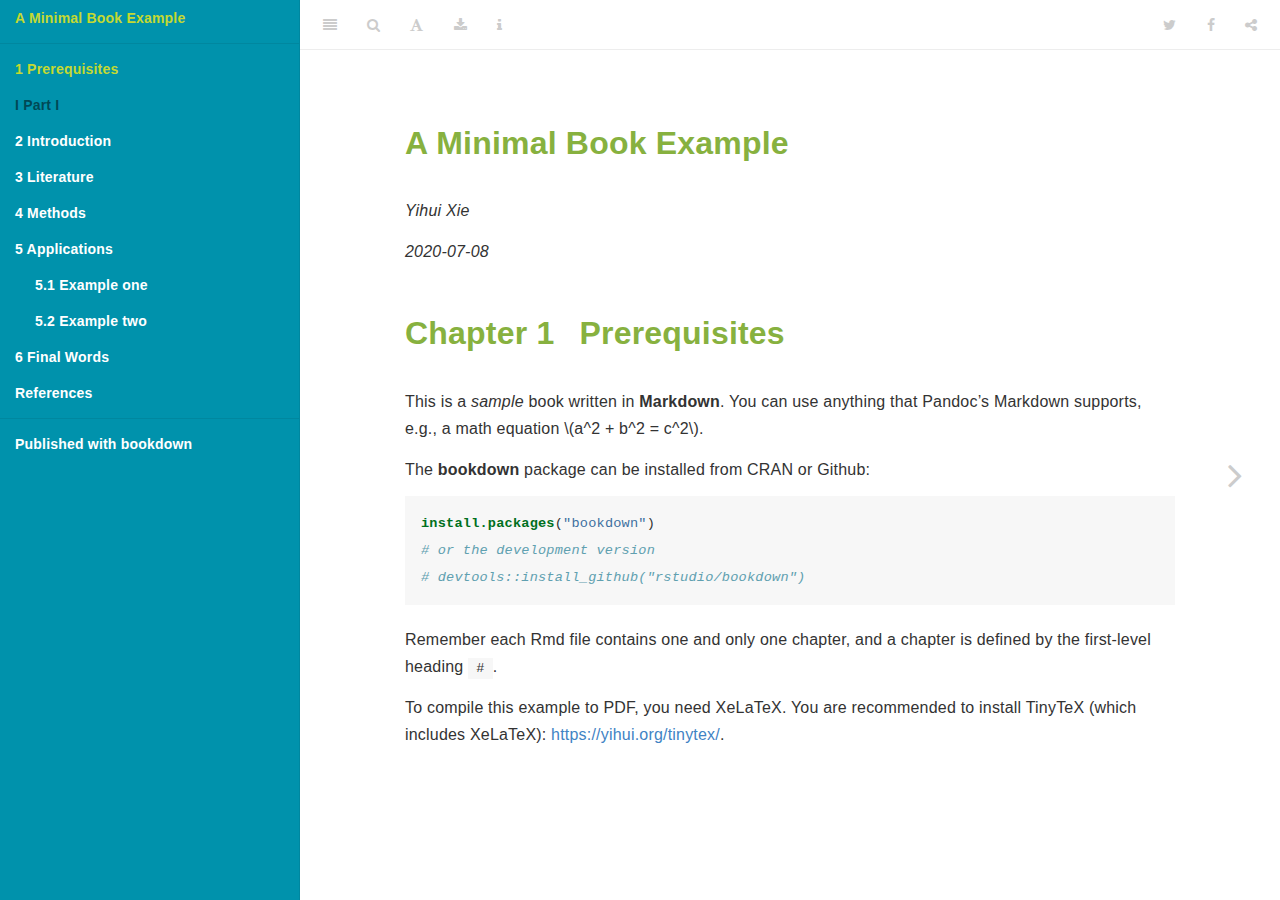
==== commit e5313e54: "Deploying to gh-pages from  @ 1587e81e09c9176791212308ef4347b069adea58 🚀" ====
--- a/index.html
+++ b/index.html
@@ -119,6 +119,7 @@
 </style>
 
 <link rel="stylesheet" href="style.css" type="text/css" />
+<link rel="stylesheet" href="biocstyle.css" type="text/css" />
 </head>
 
 <body>
--- a/style.css
+++ b/style.css
@@ -12,24 +12,3 @@
 pre code {
   white-space: inherit;
 }
-
-.book .book-summary ul.summary li a,
-.book .book-summary ul.summary li span {
-  color: #c4d931;
-  font-weight: bold;
-}
-
-.book .book-summary {
-  background-color: #0092ac;
-}
-
-.book .book-summary ul.summary li a:hover,
-.book .book-summary ul.summary li.active>a {
-  color: white;
-}
-
-/*.book .book-summary ul.summary li.part>span*/
-.book .book-summary ul.summary li span {
-  color: black;
-  opacity: .5;
-}
--- a/biocstyle.css
+++ b/biocstyle.css
@@ -0,0 +1,34 @@
+/*
+#0092ac   blue
+#c4d931   green (on blue)
+#87b13f   green (on white)
+*/
+
+.book .book-summary {
+  background-color: #0092ac;
+}
+
+.book .book-summary ul.summary li a,
+.book .book-summary ul.summary li span {
+  color: white;
+  font-weight: bold;
+}
+
+.book .book-summary ul.summary li a:hover,
+.book .book-summary ul.summary li.active>a {
+  color: #c4d931;
+}
+
+/*.book .book-summary ul.summary li.part>span*/
+.book .book-summary ul.summary li span {
+  color: black;
+  opacity: .5;
+}
+
+.book .book-body .page-wrapper .page-inner section.normal h1 {
+  color: #87b13f;
+}
+
+.book .book-body .page-wrapper .page-inner section.normal h2 {
+  color: #87b13f;
+}
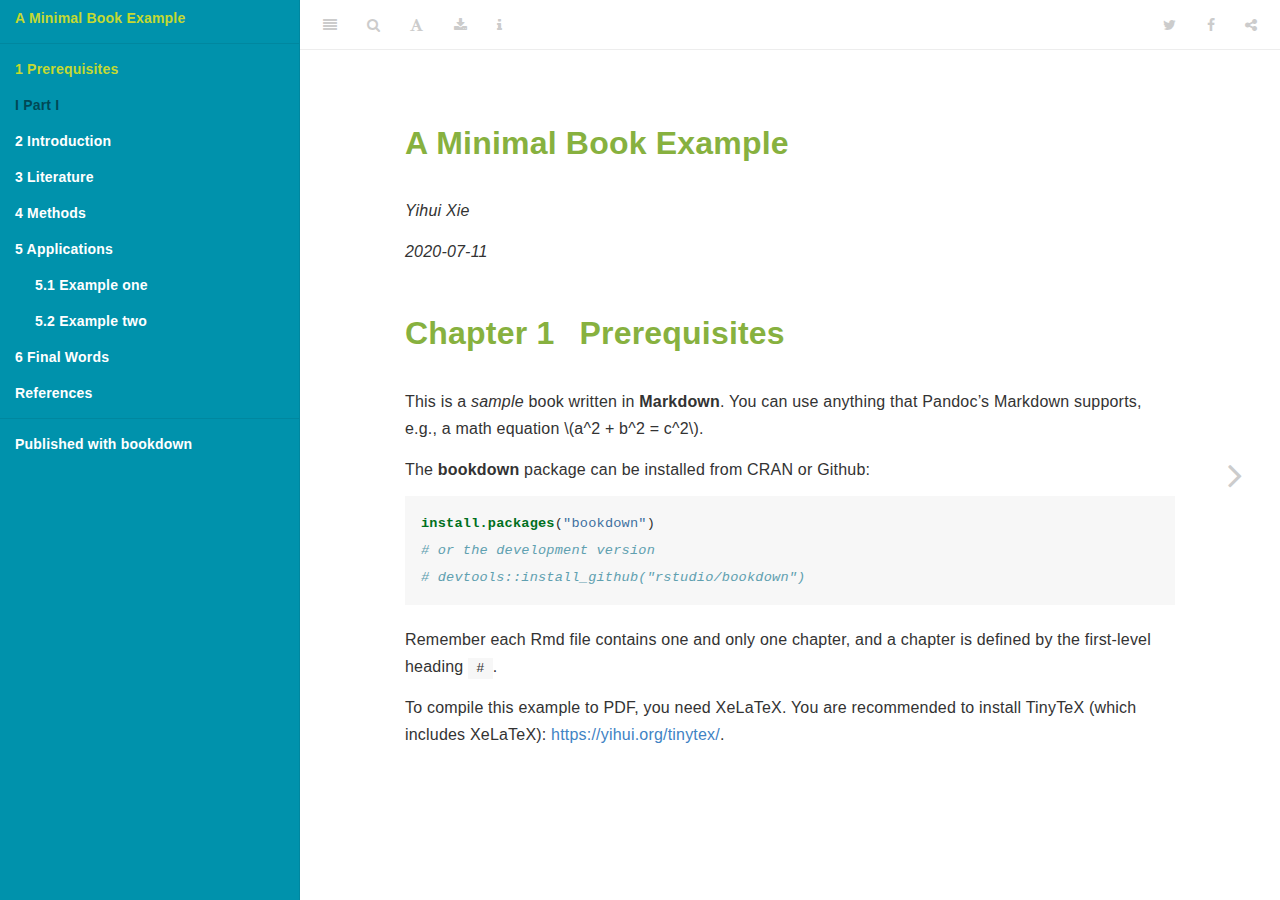
==== commit 1dcc1434: "Deploying to gh-pages from  @ 9bdce4f52d9507430713d455d7e75c48043f3b44 🚀" ====
--- a/index.html
+++ b/index.html
@@ -13,7 +13,7 @@
   
   
   <meta property="og:description" content="This is a minimal example of using the bookdown package to write a book. The output format for this example is bookdown::gitbook." />
-  
+  <meta name="github-repo" content="kevinrue/BookBiocCss" />
 
   <meta name="twitter:card" content="summary" />
   <meta name="twitter:title" content="A Minimal Book Example" />
@@ -24,13 +24,13 @@
 <meta name="author" content="Yihui Xie" />
 
 
-<meta name="date" content="2020-07-08" />
+<meta name="date" content="2020-07-11" />
 
   <meta name="viewport" content="width=device-width, initial-scale=1" />
   <meta name="apple-mobile-web-app-capable" content="yes" />
   <meta name="apple-mobile-web-app-status-bar-style" content="black" />
   
-  
+  <link rel="shortcut icon" href="favicon_package_v0.16/favicon.ico" type="image/x-icon" />
 
 <link rel="next" href="intro.html"/>
 <script src="libs/jquery-2.2.3/jquery.min.js"></script>
@@ -169,7 +169,7 @@
 <div id="header">
 <h1 class="title">A Minimal Book Example</h1>
 <p class="author"><em>Yihui Xie</em></p>
-<p class="date"><em>2020-07-08</em></p>
+<p class="date"><em>2020-07-11</em></p>
 </div>
 <div id="prerequisites" class="section level1">
 <h1><span class="header-section-number">Chapter 1</span> Prerequisites</h1>
